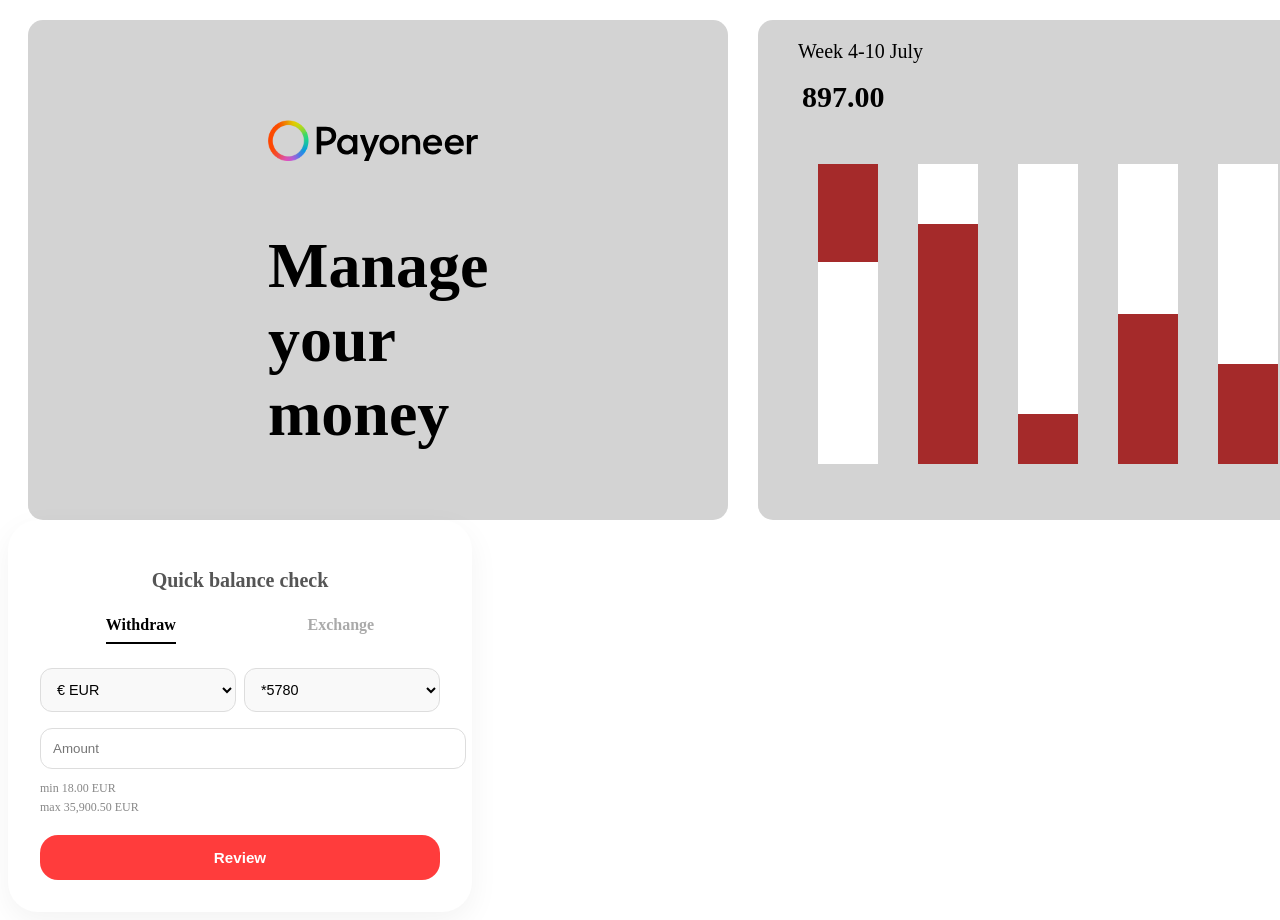
==== index.html @ bccfa4c4 "feat: add new section to homepage" ====
<!DOCTYPE html>
<html lang="en">
<head>
    <meta charset="UTF-8">
    <meta name="viewport" content="width=device-width, initial-scale=1.0">
    <title>Document</title>
    <link rel="stylesheet" href="style.css">
</head>
<body>
     <div class="first-sec">
     <div class="logo">
        <img src="payoneer-dark-logo.svg" alt="Payoneer Logo">
        <p> Manage your money </p>
     </div>
    </div>

   <div class="second-sec">
    <h4>Week 4-10 July</h4>
    <p>897.00</p>
   <div class="graph">
      <div class="g1">
         <div class="bar1">
            <!-- <p>Mon</p> -->
         </div>
         </div>
       <div class="g2">
         <div class="bar2">
            <!-- <p class="days">Tue</p> -->
       </div>
       </div>
        <div class="g3">
         <div class="bar3">
        </div>
        </div>
         <div class="g4">
            <div class="bar4">
         </div>
         </div>
         <div class="g5">
            <div class="bar5">
         </div>
         </div>
          <div class="g6">
            <div class="bar6">
         </div>
          </div>
         </div>
  </div>
</div>
   </div>
</div>
   
 <!-- <div class="grey-container">
        <div class="white-card">
            <h1 class="card-header">Quick balance check</h1>
            
            <div class="action-buttons">
                <button class="btn withdraw">Withdraw</button>
                <button class="btn exchange">Exchange</button>
            </div>
            
            <div class="balance-section">
                <span class="currency">EUR</span>
                <h2 class="balance">550.00</h2>
                <div class="limits">
                    <span class="min">min 18.00 EUR</span>
                    <span class="max">max 35,900.50 EUR</span>
                </div>
            </div>
            
            <div class="amount-section">
                <label class="amount-label">Amount</label>
                <input type="text" class="amount-input" value="15780">
            </div>
            
            <div class="review-section">
                <h3 class="review-title">Review</h3>
                
                <div class="transaction-category">Recycling</div>
                <div class="transaction-category">Travel 5 events</div>
                
                <div class="transaction-row">
                    <span class="transaction-amount">95.00</span>
                    <span class="transaction-amount">75.00</span>
                </div>
                <div class="transaction-row">
                    <span class="transaction-amount">85.00</span>
                    <span class="transaction-amount">90.00</span>
                </div>
                <div class="transaction-row">
                    <span class="transaction-amount">100.00</span>
                </div>
                
                <div class="user-info">
                    <span class="user-name">Amy Evans</span>
                    <span class="transaction-amount">935.00</span>
                </div>
                <div class="transaction-time">(2:26 PM)</div>
                
                <div class="transaction-row">
                    <span class="transaction-amount">950.00</span>
                    <span class="transaction-amount">785.00</span>
                </div>
                <div class="transaction-row">
                    <span class="transaction-amount">500.50</span>
                </div>
                
                <div class="transaction-category">Shopping 24 events</div>
                <div class="transaction-category">Delivery 8 events</div>
            </div>
        </div>
    </div>
    -->
    <div class="container">
    <h2>Quick balance check</h2>
    
    <div class="tabs">
      <div class="tab active">Withdraw</div>
      <div class="tab">Exchange</div>
    </div>
    
    <div class="form-group">
      <select class="select-box">
        <option>€ EUR</option>
        <option>$ USD</option>
        <option>£ GBP</option>
      </select>
      
      <select class="select-box">
        <option>*5780</option>
        <option>*1234</option>
        <option>*9876</option>
      </select>
    </div>

    <input class="amount-box" type="number" placeholder="Amount" />

    <div class="limits">
      <span>min 18.00 EUR</span>
      <span>max 35,900.50 EUR</span>
    </div>

    <button class="btn">Review</button>
  </div>


</body>
</html>
---- style.css ----
.first-sec {
    height: 500px;
    width: 700px;
    background-color:lightgray;
    border-radius: 15px;
    margin-top: 20px;
    margin-left: 20px;

}

.logo {
    height: 400px;
    width:450px;
    

}

.logo img {
     margin-top: 100px;
     margin-left: 240px;
     

}

.logo p {
    height: 200px;
    font-size:4rem;
    margin-left: 240px;
    font-weight: bold;
    font-family:'Times New Roman';
    letter-spacing: 0;
}

.second-sec {
     height: 500px;
    width: 700px;
    background-color:lightgray;
    border-radius: 15px;
    margin-top: -700px;
    margin-left: 750px;

}
/* 
.second-sec {
    margin-left: 20px;
    margin-top: 20px;
    padding: 20px;
    font-weight: bolder;

} */
.second-sec h4 {
    margin-left: 20px;
    margin-top: 200px;
    padding: 20px;
    font-weight:300;
    font-size:20px;

}

.second-sec p {
    margin-left: 24px;
    margin-top: -50px;
    padding: 20px;
    font-weight:bolder;
    font-size: 30px;
}

 .graph {
  height: 300px;
  width: 400px;

}

.g1{
    height:300px;
    width:60px;
    background-color:white;
    z-index: 200;
    margin-left: 60px;
  
}

.g2 {
     height:300px;
    width:60px;
    background-color: brown;
    z-index: 200;
    margin-left: 160px;
    margin-top: -300px;


}

.g3 {
     height:300px;
    width:60px;
    background-color: brown;
    z-index: 200;
    margin-left: 260px;
    margin-top:-300px;
      


}

.g4 {
     height:300px;
    width:60px;
    background-color: brown;
    z-index: 200;
    margin-left: 360px;
    margin-top: -300px;
      


}

.g5 {
     height:300px;
    width:60px;
    background-color: brown;
    z-index: 200;
    margin-left: 460px;
    margin-top: -300px;
      


}

.g6 {


    height:300px;
    width:60px;
    background-color:brown;
    z-index: 200;
    margin-left: 560px;
    margin-top: -300px;
      


} 

.bar1 {
     height:98px;
    width:60px;
    background-color:brown;
    margin-right: 800px;
    

    
    

}


.bar2 {

    height:60px;
    width:60px;
    background-color:white;
    margin-right: 800px;
     

    



}


.bar3 {
    height:250px;
    width:60px;
    background-color:white;
    margin-right: 800px;
      


}

.bar4 {
    height:150px;
    width:60px;
    background-color:white;
    margin-right: 800px;
    



}


.bar5 {
     height:200px;
    width:60px;
    background-color:white;
    margin-right: 800px;
    


}


.bar6 {
     height:90px;
    width:60px;
    background-color:white;
    margin-right: 800px;
      



}



/* 

.graph {
  display: flex;
  align-items: flex-end;  
  gap: 30px;
  height: 400px;
  width: 500px;
  margin-bottom: -200px;
}


.graph > div {
  display: flex;
  flex-direction: column; 
  width: 50px;
  border-radius: 4px;
  overflow: hidden;
  margin-top:-200px;
}


.top {
  background-color: #f4f4f4;
}


.bottom {
  background-color: #A66E4A;
}


.g1 .top { height: 30px; }
.g1 .bottom { height: 110px; }

.g2 .top { height: 20px; }
.g2 .bottom { height: 160px; }

.g3 .top { height: 40px; }
.g3 .bottom { height: 80px; }

.g4 .top { height: 25px; }
.g4 .bottom { height: 145px; }

.g5 .top { height: 35px; }
.g5 .bottom { height: 115px; }

.g6 .top { height: 50px; }
.g6 .bottom { height: 50px; } */

/* .second-sec days {
    margin-top: 200px;
    margin-left: 200px;
} */

.third-sec {
     height: 500px;
    width: 700px;
    background-color:lightgray;
    border-radius: 15px;
    margin-top: 20px;
    margin-left: 20px;
}

.third-sec p {
    height:200px;
    width: 300px;
    text-align: center;
     /* padding: 10px;  */
    font-size:30px;
    font-weight: bolder;
    margin-left: 90px;
    color:grey;
    display: flex;
    align-items: center;
    justify-content: center;
    
    

}
 
.check {
    
    margin-bottom: 100px;

 }


.grey-container {
    height: 500px;
    width: 700px;
    background-color:lightgray;
    border-radius: 15px;
    margin-top: 800px;
    margin-left: 550px;
    


}


.white-card {
    background-color: white;
    border-radius: 12px;
    box-shadow: 0 4px 12px rgba(0, 0, 0, 0.1);
    width: 100%;
    max-width: 380px;
    padding: 1.5rem;
}


.card-header {
    font-size: 1.25rem;
    font-weight: 700;
    margin-bottom: 1.25rem;
    color: #333;
}

/* Action Buttons */
.action-buttons {
    display: flex;
    gap: 0.75rem;
    margin-bottom: 1.5rem;
}

.btn {
    flex: 1;
    padding: 0.75rem;
    border: 1px solid #e0e0e0;
    border-radius: 8px;
    background-color: #f8f8f8;
    font-size: 0.875rem;
    font-weight: 500;
    cursor: pointer;
    transition: all 0.2s ease;
}

.btn:hover {
    background-color: #f0f0f0;
}

/* Balance Section */
.balance-section {
    margin-bottom: 1.5rem;
}

.currency {
    font-size: 0.875rem;
    color: #666;
    display: block;
}

.balance {
    font-size: 1.75rem;
    font-weight: 700;
    margin: 0.25rem 0;
    color: #222;
}

.limits {
    display: flex;
    flex-direction: column;
    gap: 0.25rem;
}

.min, .max {
    font-size: 0.75rem;
    color: #999;
}

/* Amount Section */
.amount-section {
    margin-bottom: 1.5rem;
}

.amount-label {
    font-size: 0.875rem;
    color: #666;
    display: block;
    margin-bottom: 0.5rem;
}

.amount-input {
    width: 100%;
    padding: 0.875rem;
    border: 1px solid #ddd;
    border-radius: 8px;
    font-size: 1rem;
    box-sizing: border-box;
}

/* Review Section */
.review-section {
    margin-top: 1.5rem;
}

.review-title {
    font-size: 1rem;
    font-weight: 600;
    margin-bottom: 1rem;
    color: #333;
}

.transaction-category {
    font-size: 0.875rem;
    color: #666;
    margin: 0.5rem 0;
}

.transaction-row {
    display: flex;
    justify-content: space-between;
    margin: 0.5rem 0;
}

.transaction-amount {
    font-weight: 500;
    color: #333;
}

.user-info {
    display: flex;
    justify-content: space-between;
    margin: 1rem 0 0.5rem;
}

.user-name {
    font-weight: 600;
    color: #333;
}

.transaction-time {
    font-size: 0.75rem;
    color: #999;
    text-align: right;
    margin-bottom: 0.5rem;
}

.container {
  background: #fff;
  padding: 2rem;
  border-radius: 30px;
  box-shadow: 0 10px 30px rgba(0, 0, 0, 0.05);
  width: 400px;
}

h2 {
  text-align: center;
  margin-bottom: 1.5rem;
  color: #555;
  font-size: 1.25rem;
}

.tabs {
  display: flex;
  justify-content: space-around;
  margin-bottom: 1.5rem;
}

.tab {
  font-weight: 600;
  color: #aaa;
  cursor: pointer;
  padding-bottom: 0.5rem;
}

.tab.active {
  color: #000;
  border-bottom: 2px solid #000;
}

.form-group {
  display: flex;
  gap: 0.5rem;
  margin-bottom: 1rem;
}

.select-box,
.input-box {
  flex: 1;
  padding: 0.75rem;
  border: 1px solid #ddd;
  border-radius: 12px;
  font-size: 0.9rem;
  background: #f9f9f9;
}

.amount-box {
  width: 100%;
  padding: 0.75rem;
  border-radius: 12px;
  border: 1px solid #ddd;
  margin-bottom: 0.75rem;
}

.limits {
  display: flex;
  justify-content: space-between;
  font-size: 0.75rem;
  color: #888;
  margin-bottom: 1.25rem;
}

.btn {
  width: 100%;
  padding: 0.9rem;
  background: #ff3c3c;
  color: white;
  font-weight: bold;
  border: none;
  border-radius: 18px;
  cursor: pointer;
  font-size: 0.95rem;
}
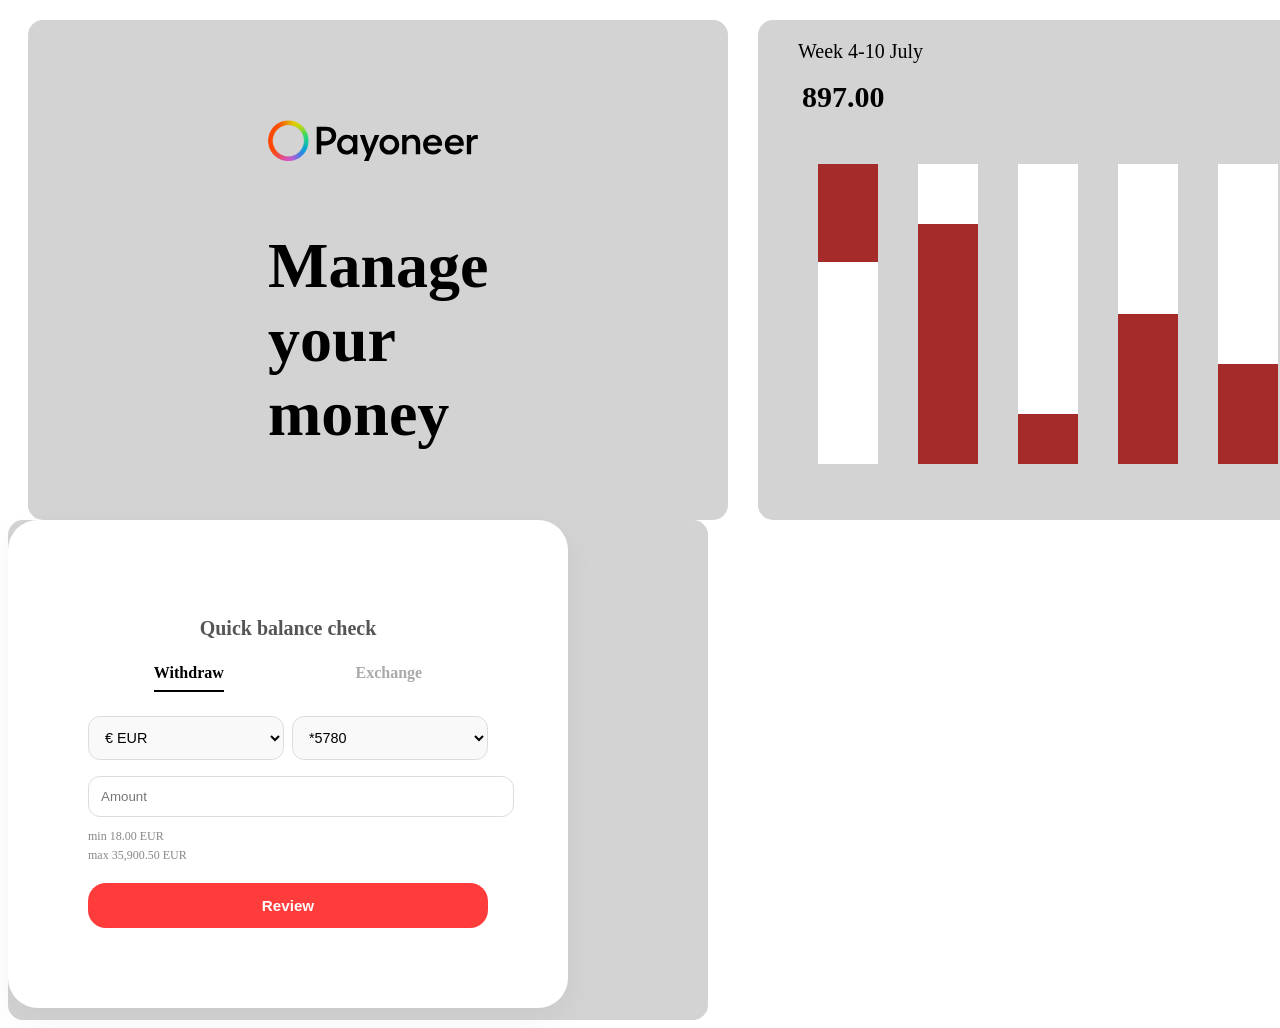
==== commit 5ae2ebe1: "update section 3" ====
--- a/index.html
+++ b/index.html
@@ -111,6 +111,7 @@
         </div>
     </div>
     -->
+    <div class="third-sec">
     <div class="container">
     <h2>Quick balance check</h2>
     
@@ -142,7 +143,7 @@
 
     <button class="btn">Review</button>
   </div>
-
+ </div>
 
 </body>
 </html>
--- a/style.css
+++ b/style.css
@@ -270,20 +270,13 @@
     margin-left: 200px;
 } */
 
-.third-sec {
-     height: 500px;
-    width: 700px;
-    background-color:lightgray;
-    border-radius: 15px;
-    margin-top: 20px;
-    margin-left: 20px;
-}
-
-.third-sec p {
+
+
+
+/* .third-sec p {
     height:200px;
     width: 300px;
     text-align: center;
-     /* padding: 10px;  */
     font-size:30px;
     font-weight: bolder;
     margin-left: 90px;
@@ -300,8 +293,8 @@
     
     margin-bottom: 100px;
 
- }
-
+ } 
+ 
 
 .grey-container {
     height: 500px;
@@ -313,8 +306,16 @@
     
 
 
-}
-
+} */
+
+
+.third-sec {
+      height: 500px;
+    width: 700px;
+    background-color:lightgray;
+    border-radius: 15px;
+    
+}
 
 .white-card {
     background-color: white;
@@ -333,7 +334,7 @@
     color: #333;
 }
 
-/* Action Buttons */
+
 .action-buttons {
     display: flex;
     gap: 0.75rem;
@@ -356,7 +357,7 @@
     background-color: #f0f0f0;
 }
 
-/* Balance Section */
+
 .balance-section {
     margin-bottom: 1.5rem;
 }
@@ -406,7 +407,7 @@
     box-sizing: border-box;
 }
 
-/* Review Section */
+
 .review-section {
     margin-top: 1.5rem;
 }
@@ -455,10 +456,11 @@
 
 .container {
   background: #fff;
-  padding: 2rem;
+  padding: 5rem;
   border-radius: 30px;
   box-shadow: 0 10px 30px rgba(0, 0, 0, 0.05);
   width: 400px;
+  
 }
 
 h2 {
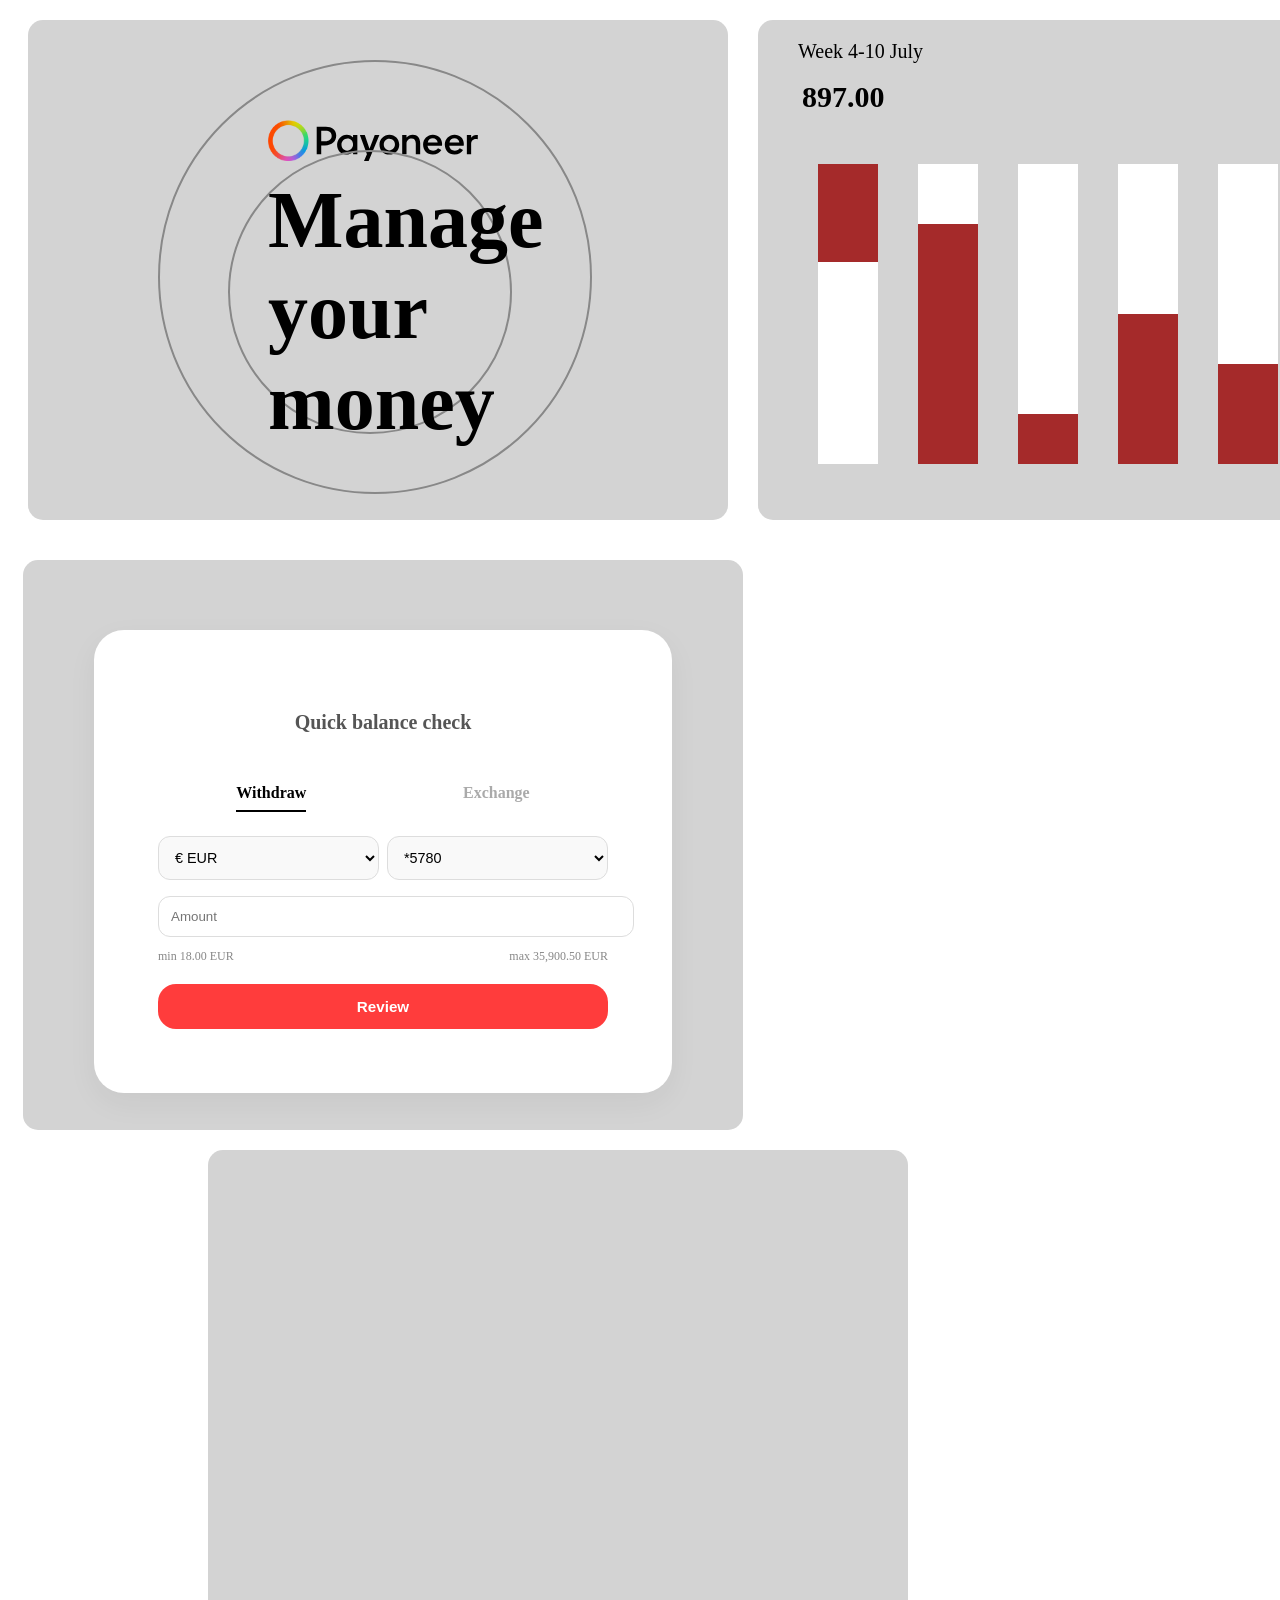
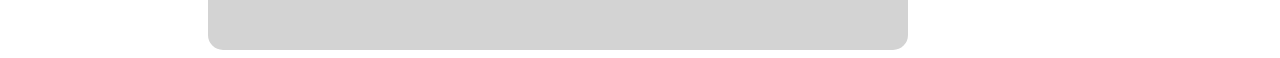
==== commit a0c92748: "add new section" ====
--- a/index.html
+++ b/index.html
@@ -145,5 +145,8 @@
   </div>
  </div>
 
+ <div class="fourth-sec">
+  
+ </div>
 </body>
 </html>
--- a/style.css
+++ b/style.css
@@ -1,36 +1,63 @@
 .first-sec {
     height: 500px;
     width: 700px;
-    background-color:lightgray;
+    background-color: lightgray;
     border-radius: 15px;
     margin-top: 20px;
     margin-left: 20px;
-
+    position: relative;
+    overflow: hidden; 
 }
 
 .logo {
     height: 400px;
-    width:450px;
-    
-
+    width: 450px;
 }
 
 .logo img {
-     margin-top: 100px;
-     margin-left: 240px;
-     
-
+    margin-top: 100px;
+    margin-left: 240px;
 }
 
 .logo p {
     height: 200px;
-    font-size:4rem;
+    font-size: 5rem;
     margin-left: 240px;
     font-weight: bold;
-    font-family:'Times New Roman';
+    font-family: 'Times New Roman';
     letter-spacing: 0;
-}
-
+    position: relative; 
+    z-index: 1;
+    margin-top: 10px;
+}
+
+
+
+.logo::before {
+     content: ""; 
+    position: absolute;
+    width: 430px;
+    height: 430px;
+    border: 2px solid #888; 
+    border-radius: 50%;
+    top: 40px;
+    left: 130px;
+    background: transparent; 
+    z-index: 0;
+}
+
+.logo::after {
+    content: ""; 
+    position: absolute;
+    width: 280px;
+    height: 280px;
+    border: 2px solid #888; 
+    border-radius: 50%;
+    top: 130px;
+    left: 200px;
+    background: transparent; 
+    z-index: 0;
+}
 .second-sec {
      height: 500px;
     width: 700px;
@@ -310,126 +337,19 @@
 
 
 .third-sec {
-      height: 500px;
-    width: 700px;
+    background:lightgray;
+    height: 530px;
+    width: 680px;
     background-color:lightgray;
     border-radius: 15px;
-    
-}
-
-.white-card {
-    background-color: white;
-    border-radius: 12px;
-    box-shadow: 0 4px 12px rgba(0, 0, 0, 0.1);
-    width: 100%;
-    max-width: 380px;
-    padding: 1.5rem;
-}
-
-
-.card-header {
-    font-size: 1.25rem;
-    font-weight: 700;
-    margin-bottom: 1.25rem;
-    color: #333;
-}
-
-
-.action-buttons {
-    display: flex;
-    gap: 0.75rem;
-    margin-bottom: 1.5rem;
-}
-
-.btn {
-    flex: 1;
-    padding: 0.75rem;
-    border: 1px solid #e0e0e0;
-    border-radius: 8px;
-    background-color: #f8f8f8;
-    font-size: 0.875rem;
-    font-weight: 500;
-    cursor: pointer;
-    transition: all 0.2s ease;
-}
-
-.btn:hover {
-    background-color: #f0f0f0;
-}
-
-
-.balance-section {
-    margin-bottom: 1.5rem;
-}
-
-.currency {
-    font-size: 0.875rem;
-    color: #666;
-    display: block;
-}
-
-.balance {
-    font-size: 1.75rem;
-    font-weight: 700;
-    margin: 0.25rem 0;
-    color: #222;
-}
-
-.limits {
-    display: flex;
-    flex-direction: column;
-    gap: 0.25rem;
-}
-
-.min, .max {
-    font-size: 0.75rem;
-    color: #999;
-}
-
-/* Amount Section */
-.amount-section {
-    margin-bottom: 1.5rem;
-}
-
-.amount-label {
-    font-size: 0.875rem;
-    color: #666;
-    display: block;
-    margin-bottom: 0.5rem;
-}
-
-.amount-input {
-    width: 100%;
-    padding: 0.875rem;
-    border: 1px solid #ddd;
-    border-radius: 8px;
-    font-size: 1rem;
-    box-sizing: border-box;
-}
-
-
-.review-section {
-    margin-top: 1.5rem;
-}
-
-.review-title {
-    font-size: 1rem;
-    font-weight: 600;
-    margin-bottom: 1rem;
-    color: #333;
-}
-
-.transaction-category {
-    font-size: 0.875rem;
-    color: #666;
-    margin: 0.5rem 0;
-}
-
-.transaction-row {
-    display: flex;
-    justify-content: space-between;
-    margin: 0.5rem 0;
-}
+    padding: 20px;
+    margin-top: 40px;
+    margin-left: 15px;
+    padding-top:20px;
+    
+}
+
+
 
 .transaction-amount {
     font-weight: 500;
@@ -455,11 +375,16 @@
 }
 
 .container {
+    margin: 0 auto;
   background: #fff;
-  padding: 5rem;
+  padding: 4rem;
   border-radius: 30px;
   box-shadow: 0 10px 30px rgba(0, 0, 0, 0.05);
-  width: 400px;
+  width: 450px;
+  margin-top: 20px;
+  align-items: center;
+  justify-content: center;
+  margin-top:50px;
   
 }
 
@@ -468,12 +393,14 @@
   margin-bottom: 1.5rem;
   color: #555;
   font-size: 1.25rem;
+  
 }
 
 .tabs {
   display: flex;
   justify-content: space-around;
   margin-bottom: 1.5rem;
+  margin-top: 50px;
 }
 
 .tab {
@@ -483,10 +410,22 @@
   padding-bottom: 0.5rem;
 }
 
+.tab:active {
+    color: #000;
+  border-bottom: 2px solid #000;
+
+}
+/* 
+.tab.active:active {
+  color: #000;
+  border-bottom: 2px solid #000;
+} */
+
 .tab.active {
   color: #000;
   border-bottom: 2px solid #000;
 }
+
 
 .form-group {
   display: flex;
@@ -531,3 +470,19 @@
   cursor: pointer;
   font-size: 0.95rem;
 }
+
+.btn:hover {
+    background-color: #000;
+    color: #ddd;
+}
+
+.fourth-sec {
+  height: 500px;
+    width: 700px;
+    background-color: lightgray;
+    border-radius: 15px;
+    margin-top: 20px;
+    margin-left: 200px;
+    position: relative;
+    overflow: hidden; 
+}
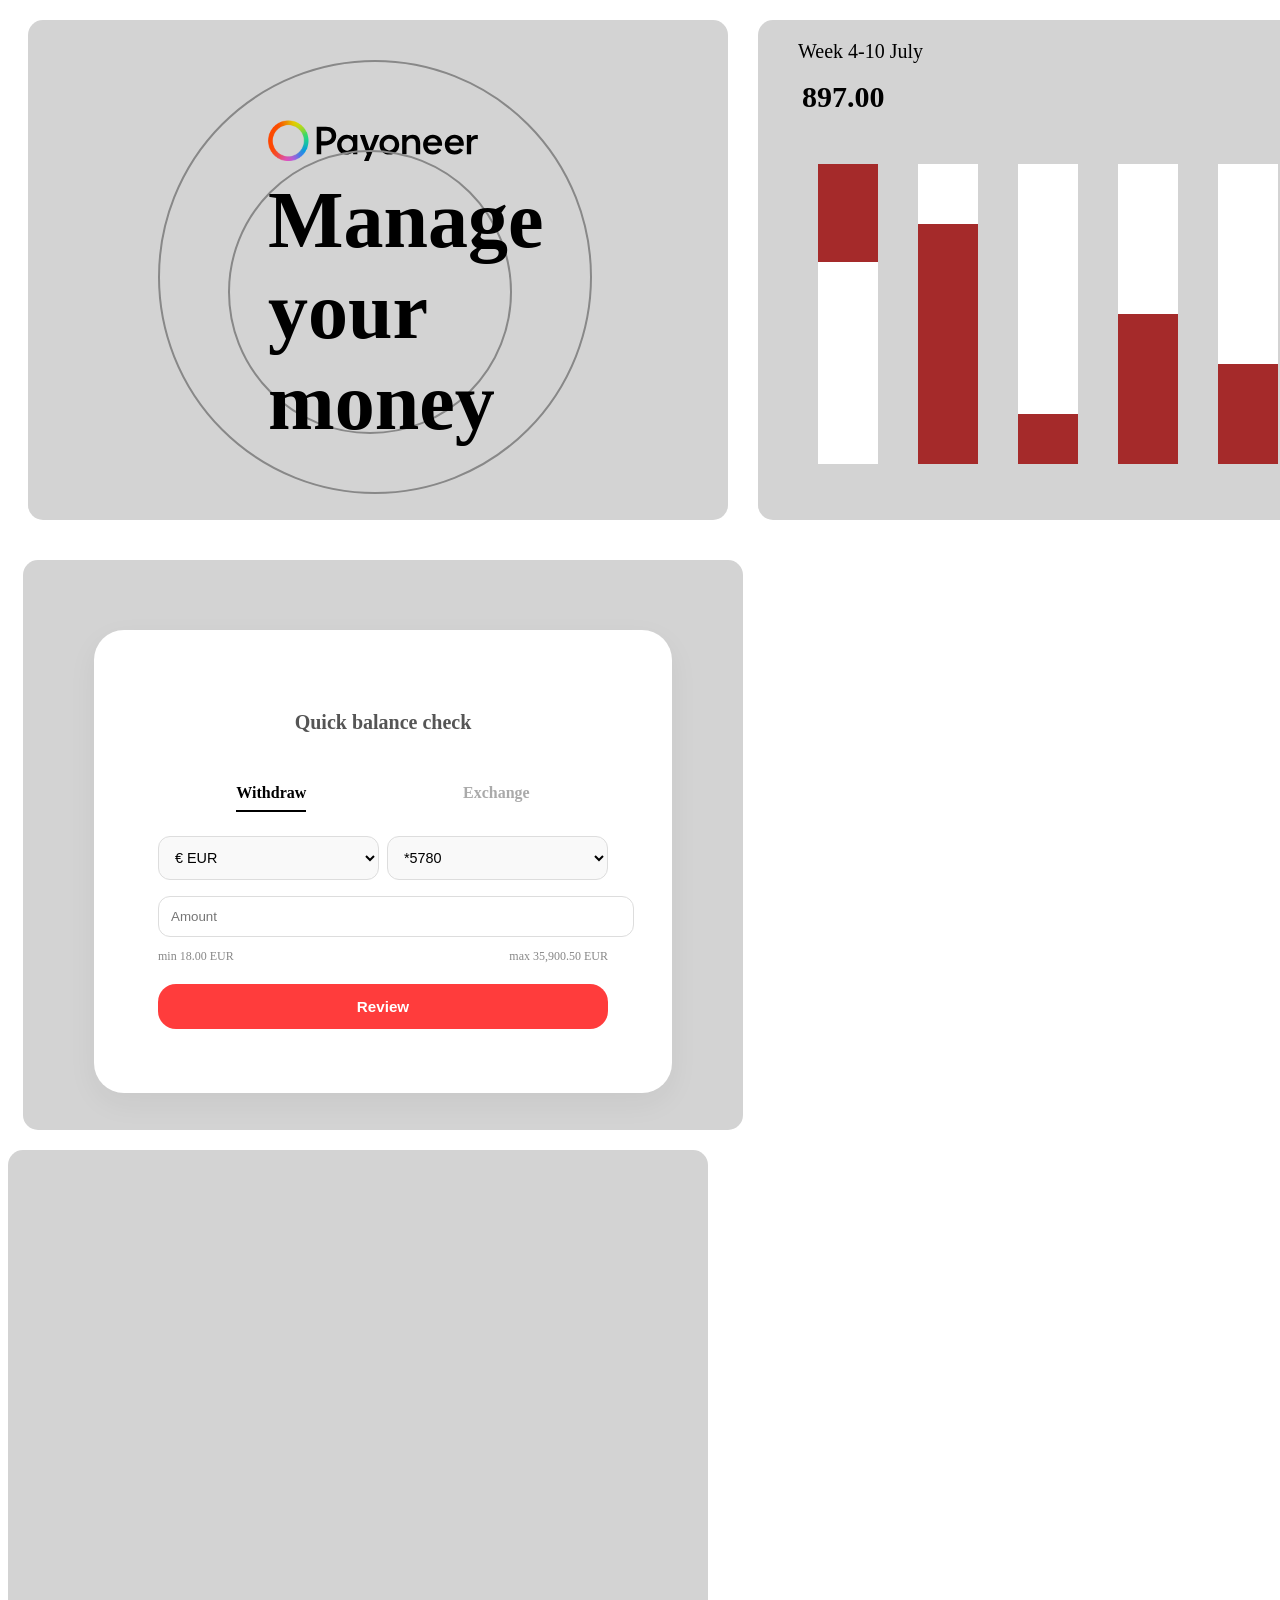
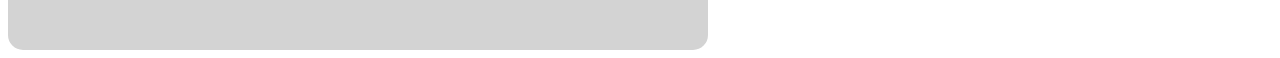
==== commit abb6ce68: "add new section" ====
--- a/index.html
+++ b/index.html
@@ -147,6 +147,7 @@
 
  <div class="fourth-sec">
   
+
  </div>
 </body>
 </html>
--- a/style.css
+++ b/style.css
@@ -482,7 +482,7 @@
     background-color: lightgray;
     border-radius: 15px;
     margin-top: 20px;
-    margin-left: 200px;
+    margin-left: 00px;
     position: relative;
     overflow: hidden; 
 }
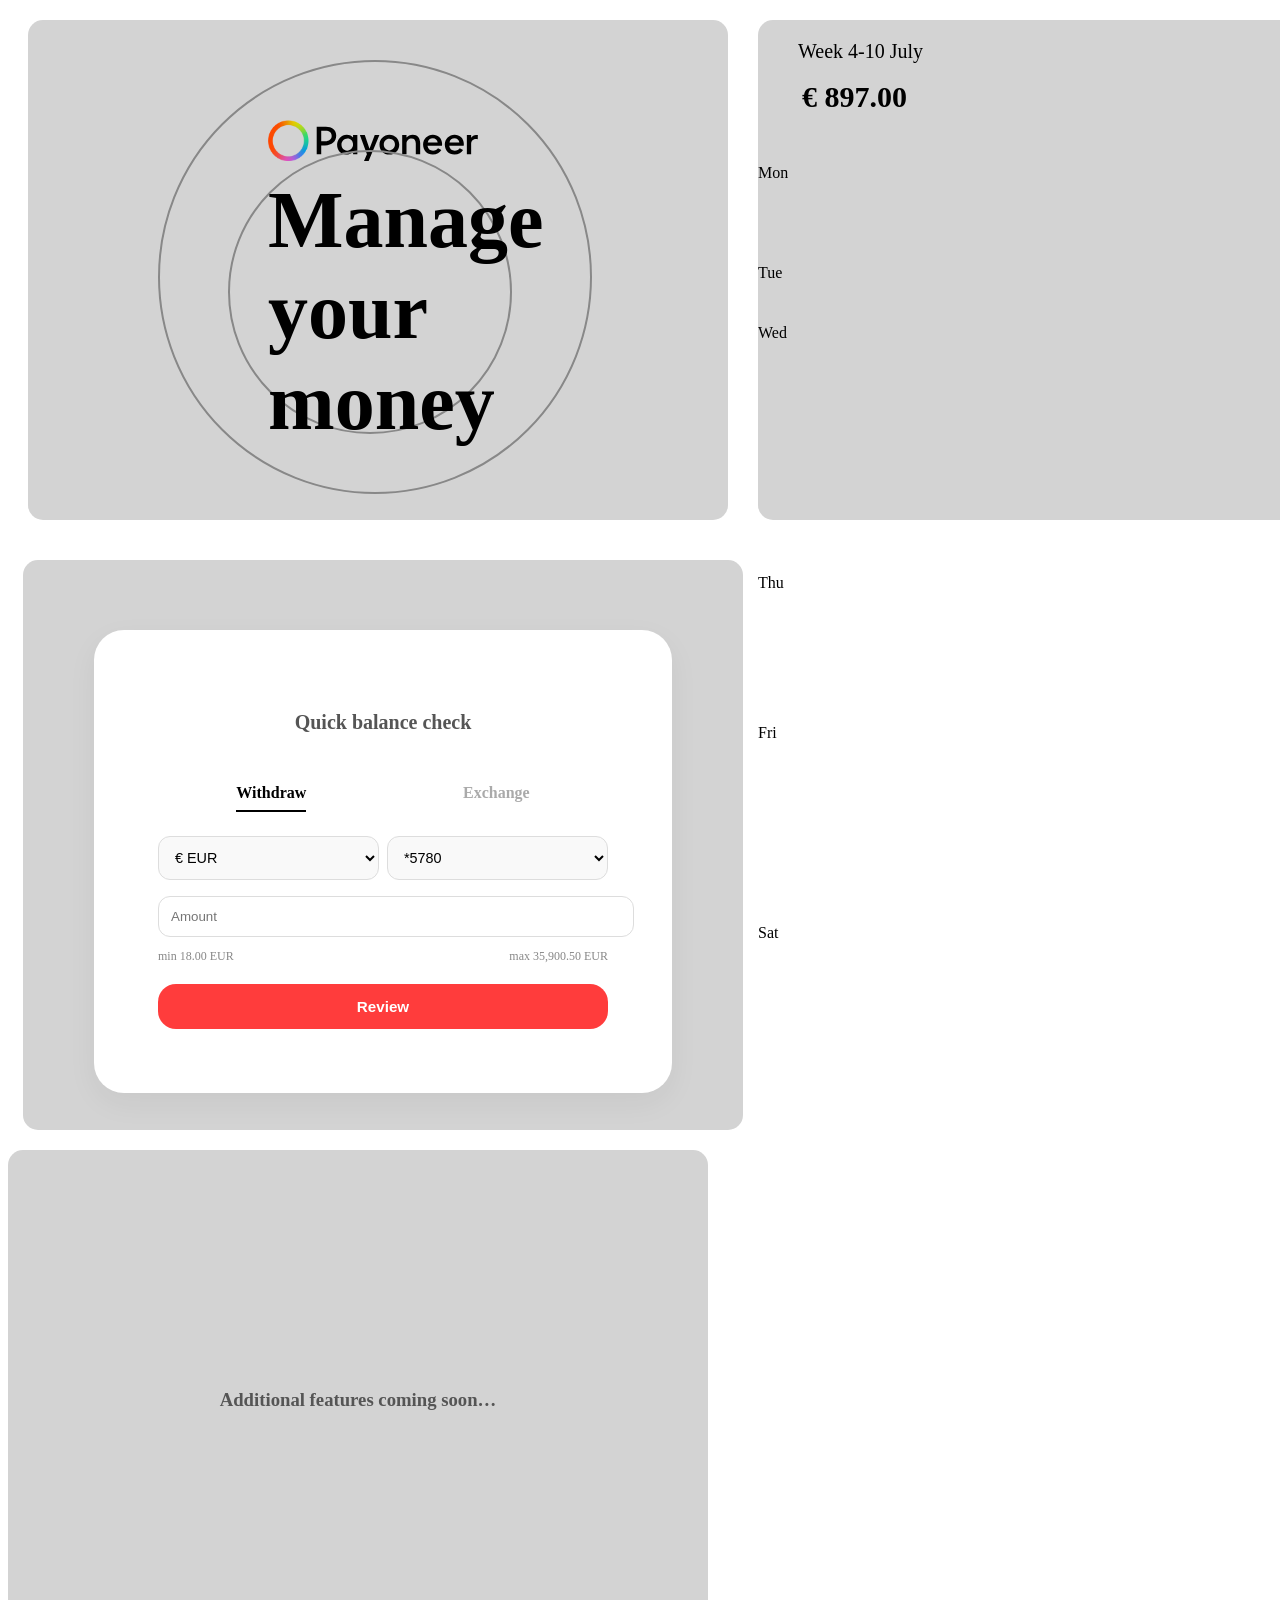
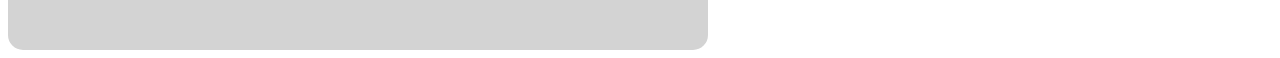
==== commit a1ae06ad: "update index.html" ====
--- a/index.html
+++ b/index.html
@@ -1,153 +1,76 @@
 <!DOCTYPE html>
 <html lang="en">
 <head>
-    <meta charset="UTF-8">
-    <meta name="viewport" content="width=device-width, initial-scale=1.0">
-    <title>Document</title>
-    <link rel="stylesheet" href="style.css">
+  <meta charset="UTF-8">
+  <meta name="viewport" content="width=device-width, initial-scale=1.0">
+  <title>Payoneer Dashboard</title>
+  <link rel="stylesheet" href="style.css">
 </head>
 <body>
-     <div class="first-sec">
-     <div class="logo">
-        <img src="payoneer-dark-logo.svg" alt="Payoneer Logo">
-        <p> Manage your money </p>
-     </div>
+
+  
+  <div class="first-sec">
+    <div class="logo">
+      <img src="payoneer-dark-logo.svg" alt="Payoneer Logo">
+      <p>Manage your money</p>
     </div>
+  </div>
 
-   <div class="second-sec">
+  
+  <div class="second-sec">
     <h4>Week 4-10 July</h4>
-    <p>897.00</p>
-   <div class="graph">
-      <div class="g1">
-         <div class="bar1">
-            <!-- <p>Mon</p> -->
-         </div>
-         </div>
-       <div class="g2">
-         <div class="bar2">
-            <!-- <p class="days">Tue</p> -->
-       </div>
-       </div>
-        <div class="g3">
-         <div class="bar3">
-        </div>
-        </div>
-         <div class="g4">
-            <div class="bar4">
-         </div>
-         </div>
-         <div class="g5">
-            <div class="bar5">
-         </div>
-         </div>
-          <div class="g6">
-            <div class="bar6">
-         </div>
-          </div>
-         </div>
+    <p>€ 897.00</p>
+
+    <div class="graph">
+      <div class="bar" style="height: 100px;">Mon</div>
+      <div class="bar" style="height: 60px;">Tue</div>
+      <div class="bar" style="height: 250px;">Wed</div>
+      <div class="bar" style="height: 150px;">Thu</div>
+      <div class="bar" style="height: 200px;">Fri</div>
+      <div class="bar" style="height: 90px;">Sat</div>
+    </div>
   </div>
-</div>
-   </div>
-</div>
-   
- <!-- <div class="grey-container">
-        <div class="white-card">
-            <h1 class="card-header">Quick balance check</h1>
-            
-            <div class="action-buttons">
-                <button class="btn withdraw">Withdraw</button>
-                <button class="btn exchange">Exchange</button>
-            </div>
-            
-            <div class="balance-section">
-                <span class="currency">EUR</span>
-                <h2 class="balance">550.00</h2>
-                <div class="limits">
-                    <span class="min">min 18.00 EUR</span>
-                    <span class="max">max 35,900.50 EUR</span>
-                </div>
-            </div>
-            
-            <div class="amount-section">
-                <label class="amount-label">Amount</label>
-                <input type="text" class="amount-input" value="15780">
-            </div>
-            
-            <div class="review-section">
-                <h3 class="review-title">Review</h3>
-                
-                <div class="transaction-category">Recycling</div>
-                <div class="transaction-category">Travel 5 events</div>
-                
-                <div class="transaction-row">
-                    <span class="transaction-amount">95.00</span>
-                    <span class="transaction-amount">75.00</span>
-                </div>
-                <div class="transaction-row">
-                    <span class="transaction-amount">85.00</span>
-                    <span class="transaction-amount">90.00</span>
-                </div>
-                <div class="transaction-row">
-                    <span class="transaction-amount">100.00</span>
-                </div>
-                
-                <div class="user-info">
-                    <span class="user-name">Amy Evans</span>
-                    <span class="transaction-amount">935.00</span>
-                </div>
-                <div class="transaction-time">(2:26 PM)</div>
-                
-                <div class="transaction-row">
-                    <span class="transaction-amount">950.00</span>
-                    <span class="transaction-amount">785.00</span>
-                </div>
-                <div class="transaction-row">
-                    <span class="transaction-amount">500.50</span>
-                </div>
-                
-                <div class="transaction-category">Shopping 24 events</div>
-                <div class="transaction-category">Delivery 8 events</div>
-            </div>
-        </div>
+
+  
+  <div class="third-sec">
+    <div class="container">
+      <h2>Quick balance check</h2>
+
+      <div class="tabs">
+        <div class="tab active">Withdraw</div>
+        <div class="tab">Exchange</div>
+      </div>
+
+      <div class="form-group">
+        <select class="select-box">
+          <option>€ EUR</option>
+          <option>$ USD</option>
+          <option>£ GBP</option>
+        </select>
+        <select class="select-box">
+          <option>*5780</option>
+          <option>*1234</option>
+          <option>*9876</option>
+        </select>
+      </div>
+
+      <input class="amount-box" type="number" placeholder="Amount" />
+
+      <div class="limits">
+        <span>min 18.00 EUR</span>
+        <span>max 35,900.50 EUR</span>
+      </div>
+
+      <button class="btn">Review</button>
     </div>
-    -->
-    <div class="third-sec">
-    <div class="container">
-    <h2>Quick balance check</h2>
-    
-    <div class="tabs">
-      <div class="tab active">Withdraw</div>
-      <div class="tab">Exchange</div>
-    </div>
-    
-    <div class="form-group">
-      <select class="select-box">
-        <option>€ EUR</option>
-        <option>$ USD</option>
-        <option>£ GBP</option>
-      </select>
-      
-      <select class="select-box">
-        <option>*5780</option>
-        <option>*1234</option>
-        <option>*9876</option>
-      </select>
-    </div>
+  </div>
 
-    <input class="amount-box" type="number" placeholder="Amount" />
+  
+  <div class="fourth-sec">
+    <h3 style="text-align:center; padding-top:220px; color:#555;">
+      Additional features coming soon…
+    </h3>
+  </div>
 
-    <div class="limits">
-      <span>min 18.00 EUR</span>
-      <span>max 35,900.50 EUR</span>
-    </div>
-
-    <button class="btn">Review</button>
-  </div>
- </div>
-
- <div class="fourth-sec">
-  
-
- </div>
 </body>
-</html>+</html>
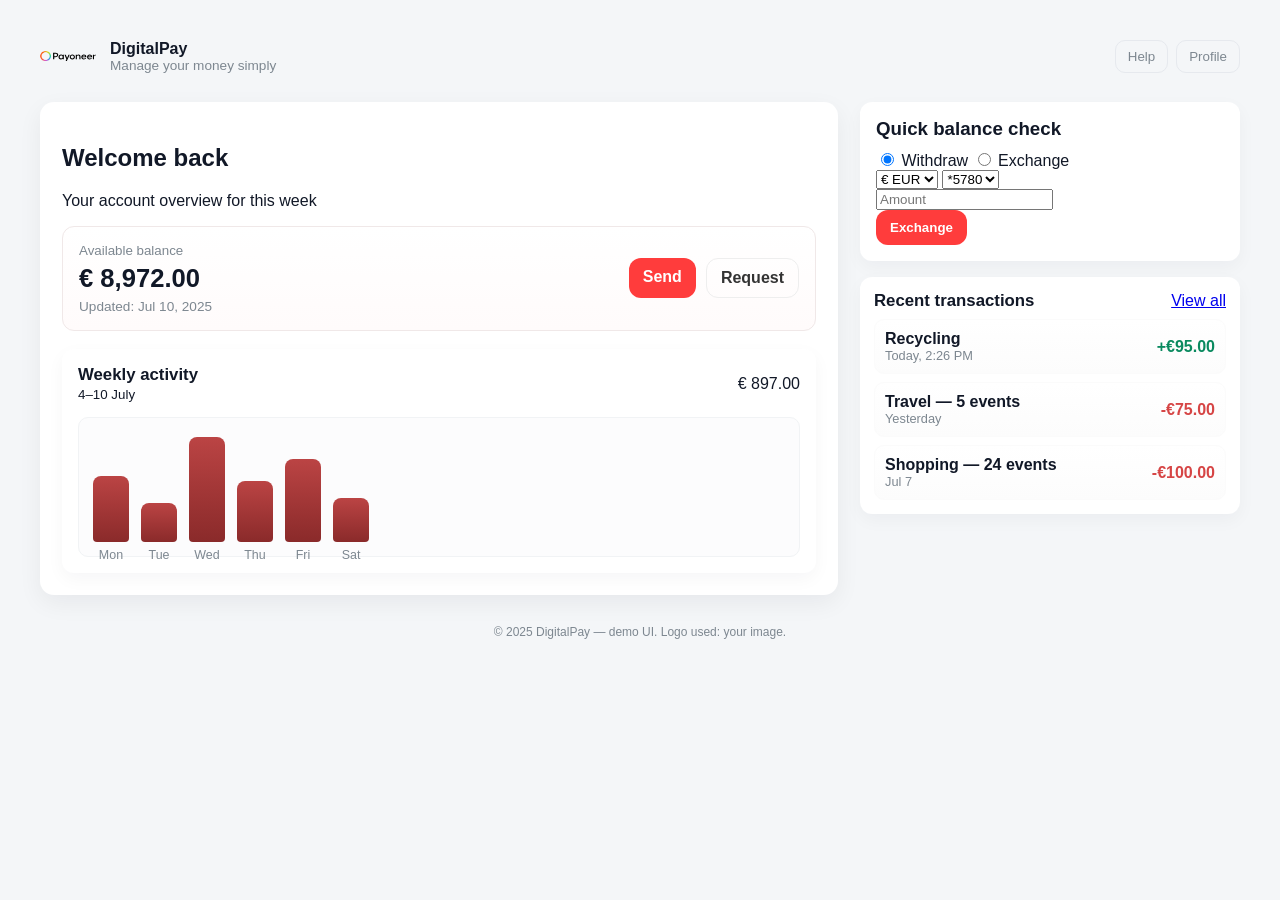
==== commit e2b61cac: "update section 3" ====
--- a/index.html
+++ b/index.html
@@ -1,76 +1,158 @@
 <!DOCTYPE html>
 <html lang="en">
 <head>
-  <meta charset="UTF-8">
-  <meta name="viewport" content="width=device-width, initial-scale=1.0">
-  <title>Payoneer Dashboard</title>
-  <link rel="stylesheet" href="style.css">
+  <meta charset="utf-8" />
+  <meta name="viewport" content="width=device-width,initial-scale=1" />
+  <title>DigitalPay — Dashboard</title>
+  <link rel="stylesheet" href="style.css" />
 </head>
 <body>
+  <header class="site-header">
+    <div class="brand">
+   
+      <img src="payoneer-dark-logo.svg" alt="Brand logo" class="brand-logo" />
+      <div class="brand-text">
+        <h1>DigitalPay</h1>
+        <p>Manage your money simply</p>
+      </div>
+    </div>
 
-  
-  <div class="first-sec">
-    <div class="logo">
-      <img src="payoneer-dark-logo.svg" alt="Payoneer Logo">
-      <p>Manage your money</p>
-    </div>
-  </div>
+    <nav class="top-actions">
+      <button class="icon-btn">Help</button>
+      <button class="icon-btn">Profile</button>
+    </nav>
+  </header>
 
-  
-  <div class="second-sec">
-    <h4>Week 4-10 July</h4>
-    <p>€ 897.00</p>
+  <main class="layout">
+   
+    <section class="panel hero-panel">
+      <div class="hero-inner">
+        <h2 class="hero-title">Welcome back</h2>
+        <p class="hero-sub">Your account overview for this week</p>
 
-    <div class="graph">
-      <div class="bar" style="height: 100px;">Mon</div>
-      <div class="bar" style="height: 60px;">Tue</div>
-      <div class="bar" style="height: 250px;">Wed</div>
-      <div class="bar" style="height: 150px;">Thu</div>
-      <div class="bar" style="height: 200px;">Fri</div>
-      <div class="bar" style="height: 90px;">Sat</div>
-    </div>
-  </div>
+        <div class="balance-card">
+          <div class="balance-left">
+            <small>Available balance</small>
+            <div class="balance-amount">€ <span>8,972.00</span></div>
+            <div class="balance-meta">Updated: Jul 10, 2025</div>
+          </div>
+          <div class="balance-actions">
+            <a class="btn primary">Send</a>
+            <a class="btn ghost">Request</a>
+          </div>
+        </div>
 
-  
-  <div class="third-sec">
-    <div class="container">
-      <h2>Quick balance check</h2>
+        <div class="chart-card">
+          <div class="chart-header">
+            <div>
+              <h3>Weekly activity</h3>
+              <small>4–10 July</small>
+            </div>
+            <div class="chart-total">€ 897.00</div>
+          </div>
 
-      <div class="tabs">
-        <div class="tab active">Withdraw</div>
-        <div class="tab">Exchange</div>
+    
+          <div class="bar-chart" aria-hidden="true">
+            <div class="bar" style="--h:60%"><span>Mon</span></div>
+            <div class="bar" style="--h:35%"><span>Tue</span></div>
+            <div class="bar" style="--h:95%"><span>Wed</span></div>
+            <div class="bar" style="--h:55%"><span>Thu</span></div>
+            <div class="bar" style="--h:75%"><span>Fri</span></div>
+            <div class="bar" style="--h:40%"><span>Sat</span></div>
+          </div>
+        </div>
+      </div>
+    </section>
+
+   
+    <aside class="panel side-panel">
+      <div class="quick-card">
+        <h3>Quick balance check</h3>
+
+        <div class="tabs">
+          <input type="radio" name="tab" id="tab-withdraw" checked />
+          <label for="tab-withdraw" class="tab-label">Withdraw</label>
+
+          <input type="radio" name="tab" id="tab-exchange" />
+          <label for="tab-exchange" class="tab-label">Exchange</label>
+
+          <div class="tab-panels">
+            <div class="tab-panel panel-withdraw">
+              <form class="quick-form" onsubmit="return false;">
+                <div class="row-selects">
+                  <select aria-label="currency">
+                    <option>€ EUR</option>
+                    <option>$ USD</option>
+                  </select>
+                  <select aria-label="account">
+                    <option>*5780</option>
+                    <option>*1234</option>
+                  </select>
+                </div>
+                <input type="number" placeholder="Amount" class="amount-input" />
+                <!-- <div class="limits"><span>min 18.00 EUR</span><span>max 35,900.50 EUR</span></div> -->
+
+              </form>
+            </div>
+
+            <div class="tab-panel panel-exchange">
+              <!-- <form class="quick-form" onsubmit="return false;">
+                <div class="row-selects">
+                  <select aria-label="from-currency">
+                    <option>From € EUR</option>
+                    <option>From $ USD</option>
+                  </select>
+                  <select aria-label="to-currency">
+                    <option>To $ USD</option>
+                    <option>To £ GBP</option>
+                  </select> -->
+                </div>
+                <!-- <input type="number" placeholder="Amount" class="amount-input" />
+                <div class="limits"><span>min 10.00</span><span>max 20,000.00</span></div> -->
+                <button class="btn primary">Exchange</button> 
+              </form>
+            </div>
+          </div>
+        </div>
       </div>
 
-      <div class="form-group">
-        <select class="select-box">
-          <option>€ EUR</option>
-          <option>$ USD</option>
-          <option>£ GBP</option>
-        </select>
-        <select class="select-box">
-          <option>*5780</option>
-          <option>*1234</option>
-          <option>*9876</option>
-        </select>
+      <div class="tx-card">
+        <div class="tx-header">
+          <h3>Recent transactions</h3>
+          <a class="view-all" href="#">View all</a>
+        </div>
+
+        <ul class="tx-list">
+          <li class="tx-item">
+            <div class="tx-left">
+              <div class="tx-title">Recycling</div>
+              <div class="tx-meta">Today, 2:26 PM</div>
+            </div>
+            <div class="tx-amount positive">+€95.00</div>
+          </li>
+
+          <li class="tx-item">
+            <div class="tx-left">
+              <div class="tx-title">Travel — 5 events</div>
+              <div class="tx-meta">Yesterday</div>
+            </div>
+            <div class="tx-amount negative">-€75.00</div>
+          </li>
+
+          <li class="tx-item">
+            <div class="tx-left">
+              <div class="tx-title">Shopping — 24 events</div>
+              <div class="tx-meta">Jul 7</div>
+            </div>
+            <div class="tx-amount negative">-€100.00</div>
+          </li>
+        </ul>
       </div>
+    </aside>
+  </main>
 
-      <input class="amount-box" type="number" placeholder="Amount" />
-
-      <div class="limits">
-        <span>min 18.00 EUR</span>
-        <span>max 35,900.50 EUR</span>
-      </div>
-
-      <button class="btn">Review</button>
-    </div>
-  </div>
-
-  
-  <div class="fourth-sec">
-    <h3 style="text-align:center; padding-top:220px; color:#555;">
-      Additional features coming soon…
-    </h3>
-  </div>
-
+  <footer class="site-footer">
+    <small>© 2025 DigitalPay — demo UI. Logo used: your image.</small>
+  </footer>
 </body>
 </html>
--- a/style.css
+++ b/style.css
@@ -1,488 +1,283 @@
-.first-sec {
-    height: 500px;
-    width: 700px;
-    background-color: lightgray;
-    border-radius: 15px;
-    margin-top: 20px;
-    margin-left: 20px;
-    position: relative;
-    overflow: hidden; 
-}
-
-.logo {
-    height: 400px;
-    width: 450px;
-}
-
-.logo img {
-    margin-top: 100px;
-    margin-left: 240px;
-}
-
-.logo p {
-    height: 200px;
-    font-size: 5rem;
-    margin-left: 240px;
-    font-weight: bold;
-    font-family: 'Times New Roman';
-    letter-spacing: 0;
-    position: relative; 
-    z-index: 1;
-    margin-top: 10px;
-}
-
-
-
-.logo::before {
-     content: ""; 
-    position: absolute;
-    width: 430px;
-    height: 430px;
-    border: 2px solid #888; 
-    border-radius: 50%;
-    top: 40px;
-    left: 130px;
-    background: transparent; 
-    z-index: 0;
-}
-
-.logo::after {
-    content: ""; 
-    position: absolute;
-    width: 280px;
-    height: 280px;
-    border: 2px solid #888; 
-    border-radius: 50%;
-    top: 130px;
-    left: 200px;
-    background: transparent; 
-    z-index: 0;
-}
-.second-sec {
-     height: 500px;
-    width: 700px;
-    background-color:lightgray;
-    border-radius: 15px;
-    margin-top: -700px;
-    margin-left: 750px;
-
-}
-/* 
-.second-sec {
-    margin-left: 20px;
-    margin-top: 20px;
-    padding: 20px;
-    font-weight: bolder;
-
-} */
-.second-sec h4 {
-    margin-left: 20px;
-    margin-top: 200px;
-    padding: 20px;
-    font-weight:300;
-    font-size:20px;
-
-}
-
-.second-sec p {
-    margin-left: 24px;
-    margin-top: -50px;
-    padding: 20px;
-    font-weight:bolder;
-    font-size: 30px;
-}
-
- .graph {
-  height: 300px;
-  width: 400px;
-
-}
-
-.g1{
-    height:300px;
-    width:60px;
-    background-color:white;
-    z-index: 200;
-    margin-left: 60px;
-  
-}
-
-.g2 {
-     height:300px;
-    width:60px;
-    background-color: brown;
-    z-index: 200;
-    margin-left: 160px;
-    margin-top: -300px;
-
-
-}
-
-.g3 {
-     height:300px;
-    width:60px;
-    background-color: brown;
-    z-index: 200;
-    margin-left: 260px;
-    margin-top:-300px;
-      
-
-
-}
-
-.g4 {
-     height:300px;
-    width:60px;
-    background-color: brown;
-    z-index: 200;
-    margin-left: 360px;
-    margin-top: -300px;
-      
-
-
-}
-
-.g5 {
-     height:300px;
-    width:60px;
-    background-color: brown;
-    z-index: 200;
-    margin-left: 460px;
-    margin-top: -300px;
-      
-
-
-}
-
-.g6 {
-
-
-    height:300px;
-    width:60px;
-    background-color:brown;
-    z-index: 200;
-    margin-left: 560px;
-    margin-top: -300px;
-      
-
-
-} 
-
-.bar1 {
-     height:98px;
-    width:60px;
-    background-color:brown;
-    margin-right: 800px;
-    
-
-    
-    
-
-}
-
-
-.bar2 {
-
-    height:60px;
-    width:60px;
-    background-color:white;
-    margin-right: 800px;
-     
-
-    
-
-
-
-}
-
-
-.bar3 {
-    height:250px;
-    width:60px;
-    background-color:white;
-    margin-right: 800px;
-      
-
-
-}
-
-.bar4 {
-    height:150px;
-    width:60px;
-    background-color:white;
-    margin-right: 800px;
-    
-
-
-
-}
-
-
-.bar5 {
-     height:200px;
-    width:60px;
-    background-color:white;
-    margin-right: 800px;
-    
-
-
-}
-
-
-.bar6 {
-     height:90px;
-    width:60px;
-    background-color:white;
-    margin-right: 800px;
-      
-
-
-
-}
-
-
-
-/* 
-
-.graph {
-  display: flex;
-  align-items: flex-end;  
-  gap: 30px;
-  height: 400px;
-  width: 500px;
-  margin-bottom: -200px;
-}
-
-
-.graph > div {
-  display: flex;
-  flex-direction: column; 
-  width: 50px;
-  border-radius: 4px;
-  overflow: hidden;
-  margin-top:-200px;
-}
-
-
-.top {
-  background-color: #f4f4f4;
-}
-
-
-.bottom {
-  background-color: #A66E4A;
-}
-
-
-.g1 .top { height: 30px; }
-.g1 .bottom { height: 110px; }
-
-.g2 .top { height: 20px; }
-.g2 .bottom { height: 160px; }
-
-.g3 .top { height: 40px; }
-.g3 .bottom { height: 80px; }
-
-.g4 .top { height: 25px; }
-.g4 .bottom { height: 145px; }
-
-.g5 .top { height: 35px; }
-.g5 .bottom { height: 115px; }
-
-.g6 .top { height: 50px; }
-.g6 .bottom { height: 50px; } */
-
-/* .second-sec days {
-    margin-top: 200px;
-    margin-left: 200px;
-} */
-
-
-
-
-/* .third-sec p {
-    height:200px;
-    width: 300px;
-    text-align: center;
-    font-size:30px;
-    font-weight: bolder;
-    margin-left: 90px;
-    color:grey;
-    display: flex;
-    align-items: center;
-    justify-content: center;
-    
-    
-
-}
- 
-.check {
-    
-    margin-bottom: 100px;
-
- } 
- 
-
-.grey-container {
-    height: 500px;
-    width: 700px;
-    background-color:lightgray;
-    border-radius: 15px;
-    margin-top: 800px;
-    margin-left: 550px;
-    
-
-
-} */
-
-
-.third-sec {
-    background:lightgray;
-    height: 530px;
-    width: 680px;
-    background-color:lightgray;
-    border-radius: 15px;
-    padding: 20px;
-    margin-top: 40px;
-    margin-left: 15px;
-    padding-top:20px;
-    
-}
-
-
-
-.transaction-amount {
-    font-weight: 500;
-    color: #333;
-}
-
-.user-info {
-    display: flex;
-    justify-content: space-between;
-    margin: 1rem 0 0.5rem;
-}
-
-.user-name {
-    font-weight: 600;
-    color: #333;
-}
-
-.transaction-time {
-    font-size: 0.75rem;
-    color: #999;
-    text-align: right;
-    margin-bottom: 0.5rem;
-}
-
-.container {
-    margin: 0 auto;
-  background: #fff;
-  padding: 4rem;
-  border-radius: 30px;
-  box-shadow: 0 10px 30px rgba(0, 0, 0, 0.05);
-  width: 450px;
-  margin-top: 20px;
-  align-items: center;
+
+:root {
+  --bg: #f4f6f8;
+  --card: #ffffff;
+  --muted: #7d8790;
+  --accent: #ff3c3c;
+  --success: #0a8a5f;
+  --danger: #d64545;
+  --radius: 14px;
+  --gap: 20px;
+  --max-width: 1200px;
+}
+
+* {
+  box-sizing: border-box;
+}
+body {
+  font-family: Arial, sans-serif;
+  background: var(--bg);
+  color: #111827;
+  margin: 0;
+  padding: 28px;
+  display: flex;
+  flex-direction: column;
+  align-items: center;
+}
+
+
+.site-header {
+  width: 100%;
+  max-width: var(--max-width);
+  display: flex;
+  justify-content: space-between;
+  align-items: center;
+  margin-bottom: 18px;
+}
+.brand {
+  display: flex;
+  gap: 14px;
+  align-items: center;
+}
+.brand-logo {
+  width: 56px;
+  height: 56px;
+  object-fit: contain;
+}
+.brand-text h1 {
+  font-size: 1rem;
+  margin: 0;
+}
+.brand-text p {
+  font-size: 0.85rem;
+  color: var(--muted);
+  margin: 0;
+}
+.top-actions {
+  display: flex;
+  gap: 8px;
+}
+.icon-btn {
+  background: transparent;
+  border: 1px solid #e6e9ee;
+  padding: 8px 12px;
+  border-radius: 10px;
+  color: var(--muted);
+  cursor: pointer;
+}
+
+
+.layout {
+  width: 100%;
+  max-width: var(--max-width);
+  display: grid;
+  grid-template-columns: 1fr 380px;
+  gap: 22px;
+  align-items: start;
+  margin-bottom: 20px;
+}
+
+
+.hero-inner {
+  background: var(--card);
+  border-radius: var(--radius);
+  padding: 22px;
+  box-shadow: 0 8px 24px rgba(15, 23, 42, 0.06);
+}
+
+.balance-card {
+  display: flex;
+  justify-content: space-between;
+  align-items: center;
+  gap: 16px;
+  margin-top: 12px;
+  padding: 16px;
+  border-radius: 12px;
+  background: linear-gradient(180deg, #fff 0%, #fffbfb 100%);
+  border: 1px solid #f0e8e8;
+}
+.balance-left small {
+  color: var(--muted);
+  display: block;
+}
+.balance-amount {
+  font-size: 1.6rem;
+  font-weight: 700;
+  margin-top: 6px;
+}
+.balance-meta {
+  color: var(--muted);
+  font-size: 0.85rem;
+  margin-top: 6px;
+}
+.balance-actions {
+  display: flex;
+  gap: 10px;
+}
+.btn {
+  display: inline-block;
+  padding: 10px 14px;
+  border-radius: 12px;
+  text-decoration: none;
+  text-align: center;
+  font-weight: 600;
+  cursor: pointer;
+  border: 0;
+}
+.btn.primary {
+  background: var(--accent);
+  color: #fff;
+}
+.btn.ghost {
+  background: transparent;
+  border: 1px solid #eee;
+  color: #333;
+}
+
+
+.chart-card {
+  margin-top: 18px;
+  background: var(--card);
+  padding: 16px;
+  border-radius: 12px;
+  box-shadow: 0 6px 18px rgba(15, 23, 42, 0.04);
+}
+.chart-header {
+  display: flex;
+  justify-content: space-between;
+  align-items: center;
+}
+.chart-header h3 {
+  margin: 0;
+  font-size: 1.05rem;
+}
+.bar-chart {
+  display: flex;
+  align-items: flex-end;
+  gap: 12px;
+  margin-top: 14px;
+  padding: 14px;
+  border-radius: 10px;
+  background: #fcfcfd;
+  border: 1px solid #f1f3f5;
+  height: 140px;
+}
+.bar {
+  --h: 70%;
+  width: 36px;
+  display: flex;
+  align-items: flex-end;
   justify-content: center;
-  margin-top:50px;
-  
-}
-
-h2 {
+  background: linear-gradient(180deg, #b44 0%, #8a2a2a 100%);
+  border-radius: 8px 8px 4px 4px;
+  height: calc(var(--h));
+  position: relative;
+  transition: transform 0.15s;
+}
+.bar span {
+  position: absolute;
+  bottom: -20px;
+  font-size: 0.78rem;
+  color: var(--muted);
+}
+.bar:hover {
+  transform: translateY(-4px);
+}
+
+.side-panel {
+  display: flex;
+   flex-direction: column;
+  gap: 16px; 
+}
+.quick-card {
+  background: var(--card);
+  border-radius: 12px;
+  padding: 16px;
+  box-shadow: 0 6px 18px rgba(15, 23, 42, 0.04);
+  gap: 12px;
+}
+.quick-card h3 {
+  margin: 0 0 10px;
+}
+.tabs {
+  display: block;
+}
+
+.amount-input {
+  gap: 20px;
+}
+
+
+.tx-card {
+  background: var(--card);
+  border-radius: 12px;
+  padding: 14px;
+  box-shadow: 0 6px 18px rgba(15, 23, 42, 0.04);
+}
+.tx-header {
+  display: flex;
+  justify-content: space-between;
+  align-items: center;
+  margin-bottom: 8px;
+}
+.tx-header h3 {
+  margin: 0;
+  font-size: 1.05rem;
+}
+.tx-list {
+  list-style: none;
+  padding: 0;
+  margin: 0;
+  display: flex;
+  flex-direction: column;
+  gap: 8px;
+}
+.tx-item {
+  display: flex;
+  justify-content: space-between;
+  align-items: center;
+  padding: 10px;
+  border-radius: 10px;
+  border: 1px solid #fbfbfb;
+  background: linear-gradient(180deg, #fff, #fcfcfc);
+}
+.tx-title {
+  font-weight: 700;
+}
+.tx-meta {
+  font-size: 0.8rem;
+  color: var(--muted);
+}
+.tx-amount {
+  font-weight: 700;
+}
+.tx-amount.positive {
+  color: var(--success);
+}
+.tx-amount.negative {
+  color: var(--danger);
+}
+
+
+.site-footer {
+  width: 100%;
+  max-width: var(--max-width);
   text-align: center;
-  margin-bottom: 1.5rem;
-  color: #555;
-  font-size: 1.25rem;
-  
-}
-
-.tabs {
-  display: flex;
-  justify-content: space-around;
-  margin-bottom: 1.5rem;
-  margin-top: 50px;
-}
-
-.tab {
-  font-weight: 600;
-  color: #aaa;
-  cursor: pointer;
-  padding-bottom: 0.5rem;
-}
-
-.tab:active {
-    color: #000;
-  border-bottom: 2px solid #000;
-
-}
-/* 
-.tab.active:active {
-  color: #000;
-  border-bottom: 2px solid #000;
-} */
-
-.tab.active {
-  color: #000;
-  border-bottom: 2px solid #000;
-}
-
-
-.form-group {
-  display: flex;
-  gap: 0.5rem;
-  margin-bottom: 1rem;
-}
-
-.select-box,
-.input-box {
-  flex: 1;
-  padding: 0.75rem;
-  border: 1px solid #ddd;
-  border-radius: 12px;
+  color: var(--muted);
   font-size: 0.9rem;
-  background: #f9f9f9;
-}
-
-.amount-box {
-  width: 100%;
-  padding: 0.75rem;
-  border-radius: 12px;
-  border: 1px solid #ddd;
-  margin-bottom: 0.75rem;
-}
-
-.limits {
-  display: flex;
-  justify-content: space-between;
-  font-size: 0.75rem;
-  color: #888;
-  margin-bottom: 1.25rem;
-}
-
-.btn {
-  width: 100%;
-  padding: 0.9rem;
-  background: #ff3c3c;
-  color: white;
-  font-weight: bold;
-  border: none;
-  border-radius: 18px;
-  cursor: pointer;
-  font-size: 0.95rem;
-}
-
-.btn:hover {
-    background-color: #000;
-    color: #ddd;
-}
-
-.fourth-sec {
-  height: 500px;
-    width: 700px;
-    background-color: lightgray;
-    border-radius: 15px;
-    margin-top: 20px;
-    margin-left: 00px;
-    position: relative;
-    overflow: hidden; 
-}+  padding: 8px 0;
+}
+
+
+@media (max-width: 980px) {
+  .layout {
+    grid-template-columns: 1fr;
+    padding: 0;
+  }
+  .side-panel {
+    order: 2;
+  }
+  .hero-panel {
+    order: 1;
+  }
+}
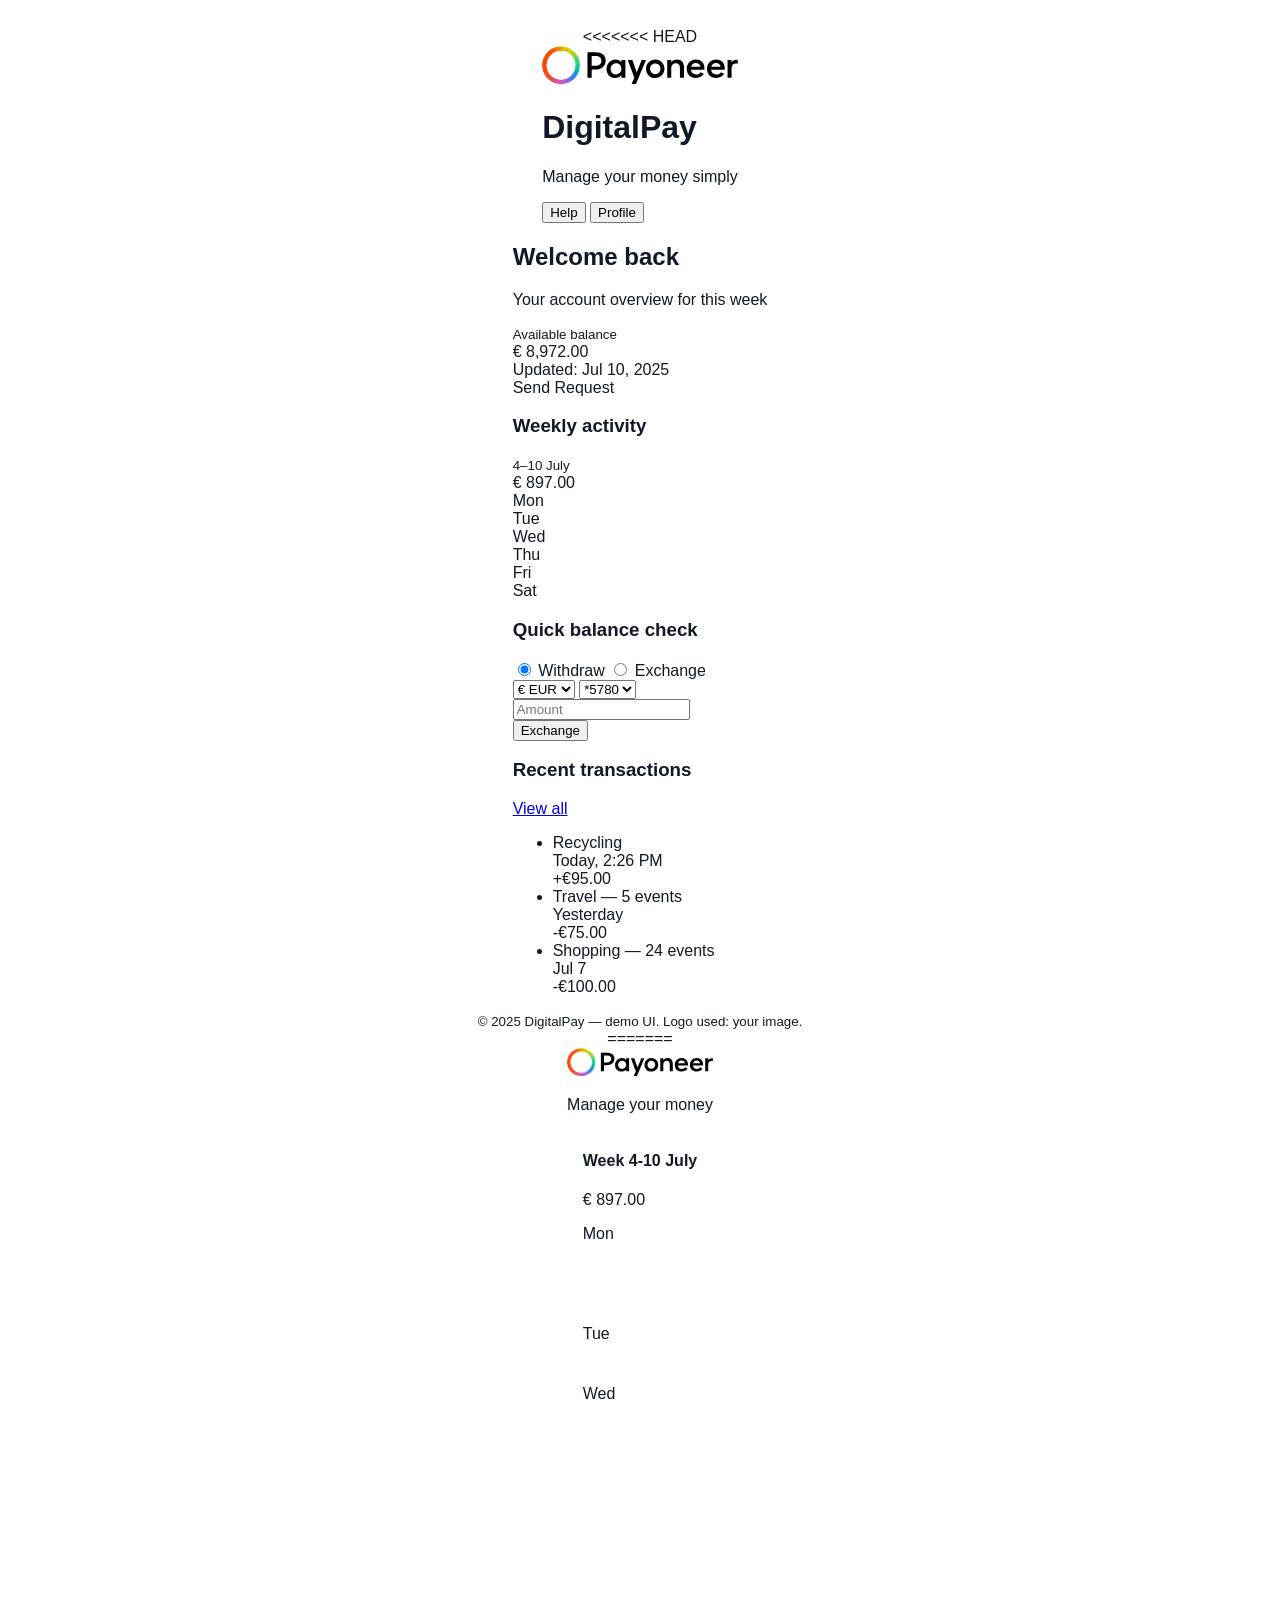
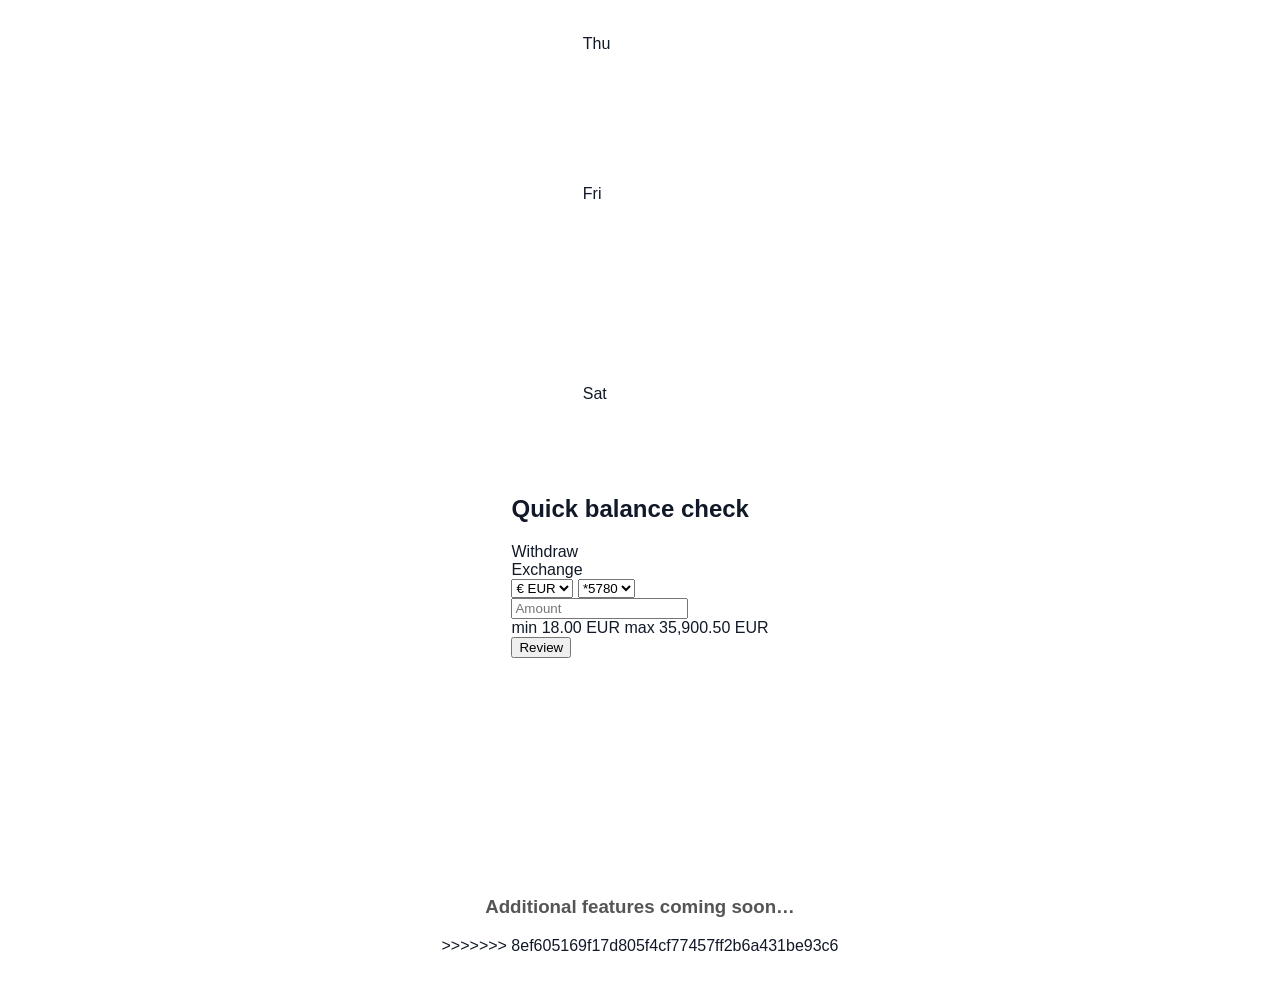
==== commit 7f1a0fa9: "Merge branch 'main' of https://github.com/dartfalak/digital-pay-clone" ====
--- a/index.html
+++ b/index.html
@@ -1,6 +1,7 @@
 <!DOCTYPE html>
 <html lang="en">
 <head>
+<<<<<<< HEAD
   <meta charset="utf-8" />
   <meta name="viewport" content="width=device-width,initial-scale=1" />
   <title>DigitalPay — Dashboard</title>
@@ -154,5 +155,78 @@
   <footer class="site-footer">
     <small>© 2025 DigitalPay — demo UI. Logo used: your image.</small>
   </footer>
+=======
+  <meta charset="UTF-8">
+  <meta name="viewport" content="width=device-width, initial-scale=1.0">
+  <title>Payoneer Dashboard</title>
+  <link rel="stylesheet" href="style.css">
+</head>
+<body>
+
+  
+  <div class="first-sec">
+    <div class="logo">
+      <img src="payoneer-dark-logo.svg" alt="Payoneer Logo">
+      <p>Manage your money</p>
+    </div>
+  </div>
+
+  
+  <div class="second-sec">
+    <h4>Week 4-10 July</h4>
+    <p>€ 897.00</p>
+
+    <div class="graph">
+      <div class="bar" style="height: 100px;">Mon</div>
+      <div class="bar" style="height: 60px;">Tue</div>
+      <div class="bar" style="height: 250px;">Wed</div>
+      <div class="bar" style="height: 150px;">Thu</div>
+      <div class="bar" style="height: 200px;">Fri</div>
+      <div class="bar" style="height: 90px;">Sat</div>
+    </div>
+  </div>
+
+  
+  <div class="third-sec">
+    <div class="container">
+      <h2>Quick balance check</h2>
+
+      <div class="tabs">
+        <div class="tab active">Withdraw</div>
+        <div class="tab">Exchange</div>
+      </div>
+
+      <div class="form-group">
+        <select class="select-box">
+          <option>€ EUR</option>
+          <option>$ USD</option>
+          <option>£ GBP</option>
+        </select>
+        <select class="select-box">
+          <option>*5780</option>
+          <option>*1234</option>
+          <option>*9876</option>
+        </select>
+      </div>
+
+      <input class="amount-box" type="number" placeholder="Amount" />
+
+      <div class="limits">
+        <span>min 18.00 EUR</span>
+        <span>max 35,900.50 EUR</span>
+      </div>
+
+      <button class="btn">Review</button>
+    </div>
+  </div>
+
+  
+  <div class="fourth-sec">
+    <h3 style="text-align:center; padding-top:220px; color:#555;">
+      Additional features coming soon…
+    </h3>
+  </div>
+
+>>>>>>> 8ef605169f17d805f4cf77457ff2b6a431be93c6
 </body>
 </html>
--- a/style.css
+++ b/style.css
@@ -1,3 +1,4 @@
+<<<<<<< HEAD
 
 :root {
   --bg: #f4f6f8;
@@ -27,6 +28,186 @@
 
 
 .site-header {
+=======
+* {
+  margin: 0;
+  padding: 0;
+  box-sizing: border-box;
+  font-family: 'Inter', sans-serif;
+}
+
+body {
+  background: #f7f7f7;
+  display: flex;
+  flex-wrap: wrap;
+  justify-content: center;
+  align-items: flex-start;
+  padding: 20px;
+  gap: 20px;
+}
+
+
+.first-sec {
+  height: 500px;
+  width: 700px;
+  background-color: lightgray;
+  border-radius: 15px;
+  position: relative;
+  overflow: hidden;
+  padding: 20px;
+}
+
+.logo {
+  position: relative;
+  height: 400px;
+  width: 450px;
+}
+
+.logo img {
+  margin-top: 100px;
+  margin-left: 240px;
+}
+
+.logo p {
+  font-size: 3rem;
+  margin-left: 240px;
+  font-weight: bold;
+  font-family: 'Times New Roman';
+  margin-top: 10px;
+  z-index: 1;
+  position: relative;
+}
+
+.logo::before {
+  content: "";
+  position: absolute;
+  width: 430px;
+  height: 430px;
+  border: 2px solid #888;
+  border-radius: 50%;
+  top: 40px;
+  left: 130px;
+  background: transparent;
+  z-index: 0;
+}
+
+.logo::after {
+  content: "";
+  position: absolute;
+  width: 280px;
+  height: 280px;
+  border: 2px solid #888;
+  border-radius: 50%;
+  top: 130px;
+  left: 200px;
+  background: transparent;
+  z-index: 0;
+}
+
+.second-sec {
+  height: 500px;
+  width: 700px;
+  background-color: lightgray;
+  border-radius: 15px;
+  padding: 30px;
+}
+
+.second-sec h4 {
+  font-weight: 300;
+  font-size: 20px;
+  margin-bottom: 5px;
+}
+
+.second-sec p {
+  font-weight: bolder;
+  font-size: 30px;
+  margin-bottom: 20px;
+}
+
+
+.graph {
+  display: flex;
+  align-items: flex-end;
+  gap: 25px;
+  height: 300px;
+  padding: 0 20px;
+}
+
+.bar {
+  width: 40px;
+  background-color: brown;
+  color: #fff;
+  font-size: 0.7rem;
+  text-align: center;
+  border-radius: 5px 5px 0 0;
+  display: flex;
+  flex-direction: column-reverse;
+  justify-content: flex-start;
+  padding-top: 5px;
+}
+
+
+.third-sec {
+  background: lightgray;
+  height: 530px;
+  width: 680px;
+  border-radius: 15px;
+  padding: 20px;
+}
+
+.container {
+  background: #fff;
+  padding: 2rem;
+  border-radius: 30px;
+  box-shadow: 0 10px 30px rgba(0, 0, 0, 0.05);
+  width: 100%;
+  max-width: 450px;
+  margin: 40px auto;
+}
+
+h2 {
+  text-align: center;
+  margin-bottom: 1.5rem;
+  color: #555;
+  font-size: 1.25rem;
+}
+
+.tabs {
+  display: flex;
+  justify-content: space-around;
+  margin-bottom: 1.5rem;
+}
+
+.tab {
+  font-weight: 600;
+  color: #aaa;
+  cursor: pointer;
+  padding-bottom: 0.5rem;
+}
+
+.tab.active {
+  color: #000;
+  border-bottom: 2px solid #000;
+}
+
+.form-group {
+  display: flex;
+  gap: 0.5rem;
+  margin-bottom: 1rem;
+}
+
+.select-box,
+.input-box {
+  flex: 1;
+  padding: 0.75rem;
+  border: 1px solid #ddd;
+  border-radius: 12px;
+  font-size: 0.9rem;
+  background: #f9f9f9;
+}
+
+.amount-box {
+>>>>>>> 8ef605169f17d805f4cf77457ff2b6a431be93c6
   width: 100%;
   max-width: var(--max-width);
   display: flex;
@@ -66,6 +247,7 @@
   cursor: pointer;
 }
 
+<<<<<<< HEAD
 
 .layout {
   width: 100%;
@@ -280,4 +462,19 @@
   .hero-panel {
     order: 1;
   }
-}
+=======
+.btn:hover {
+  background-color: #000;
+  color: #ddd;
+}
+
+
+.fourth-sec {
+  height: 500px;
+  width: 700px;
+  background-color: lightgray;
+  border-radius: 15px;
+  position: relative;
+  overflow: hidden;
+>>>>>>> 8ef605169f17d805f4cf77457ff2b6a431be93c6
+}
--- a/style.css
+++ b/style.css
@@ -1,3 +1,4 @@
+<<<<<<< HEAD
 
 :root {
   --bg: #f4f6f8;
@@ -27,6 +28,186 @@
 
 
 .site-header {
+=======
+* {
+  margin: 0;
+  padding: 0;
+  box-sizing: border-box;
+  font-family: 'Inter', sans-serif;
+}
+
+body {
+  background: #f7f7f7;
+  display: flex;
+  flex-wrap: wrap;
+  justify-content: center;
+  align-items: flex-start;
+  padding: 20px;
+  gap: 20px;
+}
+
+
+.first-sec {
+  height: 500px;
+  width: 700px;
+  background-color: lightgray;
+  border-radius: 15px;
+  position: relative;
+  overflow: hidden;
+  padding: 20px;
+}
+
+.logo {
+  position: relative;
+  height: 400px;
+  width: 450px;
+}
+
+.logo img {
+  margin-top: 100px;
+  margin-left: 240px;
+}
+
+.logo p {
+  font-size: 3rem;
+  margin-left: 240px;
+  font-weight: bold;
+  font-family: 'Times New Roman';
+  margin-top: 10px;
+  z-index: 1;
+  position: relative;
+}
+
+.logo::before {
+  content: "";
+  position: absolute;
+  width: 430px;
+  height: 430px;
+  border: 2px solid #888;
+  border-radius: 50%;
+  top: 40px;
+  left: 130px;
+  background: transparent;
+  z-index: 0;
+}
+
+.logo::after {
+  content: "";
+  position: absolute;
+  width: 280px;
+  height: 280px;
+  border: 2px solid #888;
+  border-radius: 50%;
+  top: 130px;
+  left: 200px;
+  background: transparent;
+  z-index: 0;
+}
+
+.second-sec {
+  height: 500px;
+  width: 700px;
+  background-color: lightgray;
+  border-radius: 15px;
+  padding: 30px;
+}
+
+.second-sec h4 {
+  font-weight: 300;
+  font-size: 20px;
+  margin-bottom: 5px;
+}
+
+.second-sec p {
+  font-weight: bolder;
+  font-size: 30px;
+  margin-bottom: 20px;
+}
+
+
+.graph {
+  display: flex;
+  align-items: flex-end;
+  gap: 25px;
+  height: 300px;
+  padding: 0 20px;
+}
+
+.bar {
+  width: 40px;
+  background-color: brown;
+  color: #fff;
+  font-size: 0.7rem;
+  text-align: center;
+  border-radius: 5px 5px 0 0;
+  display: flex;
+  flex-direction: column-reverse;
+  justify-content: flex-start;
+  padding-top: 5px;
+}
+
+
+.third-sec {
+  background: lightgray;
+  height: 530px;
+  width: 680px;
+  border-radius: 15px;
+  padding: 20px;
+}
+
+.container {
+  background: #fff;
+  padding: 2rem;
+  border-radius: 30px;
+  box-shadow: 0 10px 30px rgba(0, 0, 0, 0.05);
+  width: 100%;
+  max-width: 450px;
+  margin: 40px auto;
+}
+
+h2 {
+  text-align: center;
+  margin-bottom: 1.5rem;
+  color: #555;
+  font-size: 1.25rem;
+}
+
+.tabs {
+  display: flex;
+  justify-content: space-around;
+  margin-bottom: 1.5rem;
+}
+
+.tab {
+  font-weight: 600;
+  color: #aaa;
+  cursor: pointer;
+  padding-bottom: 0.5rem;
+}
+
+.tab.active {
+  color: #000;
+  border-bottom: 2px solid #000;
+}
+
+.form-group {
+  display: flex;
+  gap: 0.5rem;
+  margin-bottom: 1rem;
+}
+
+.select-box,
+.input-box {
+  flex: 1;
+  padding: 0.75rem;
+  border: 1px solid #ddd;
+  border-radius: 12px;
+  font-size: 0.9rem;
+  background: #f9f9f9;
+}
+
+.amount-box {
+>>>>>>> 8ef605169f17d805f4cf77457ff2b6a431be93c6
   width: 100%;
   max-width: var(--max-width);
   display: flex;
@@ -66,6 +247,7 @@
   cursor: pointer;
 }
 
+<<<<<<< HEAD
 
 .layout {
   width: 100%;
@@ -280,4 +462,19 @@
   .hero-panel {
     order: 1;
   }
-}
+=======
+.btn:hover {
+  background-color: #000;
+  color: #ddd;
+}
+
+
+.fourth-sec {
+  height: 500px;
+  width: 700px;
+  background-color: lightgray;
+  border-radius: 15px;
+  position: relative;
+  overflow: hidden;
+>>>>>>> 8ef605169f17d805f4cf77457ff2b6a431be93c6
+}
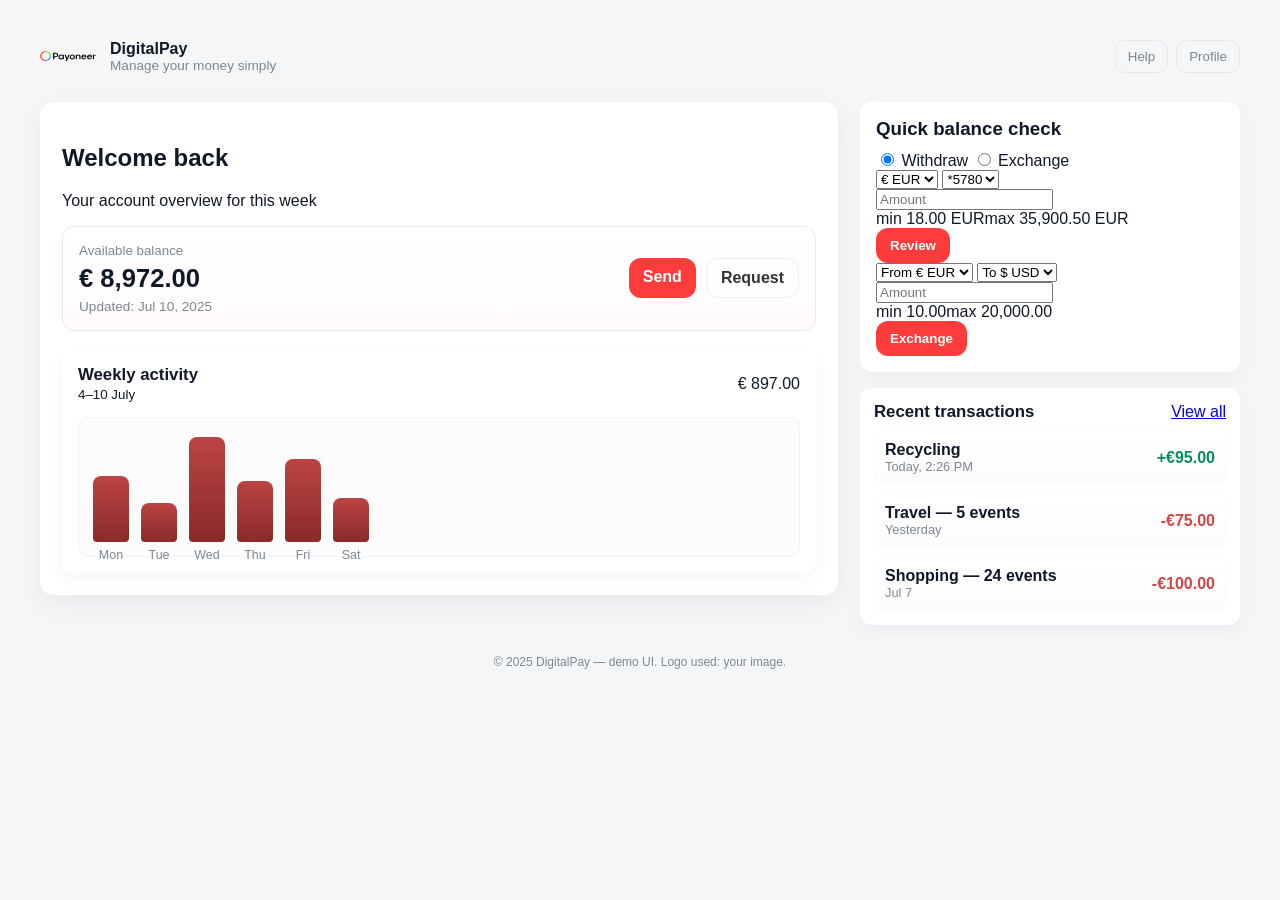
==== commit 3aded053: "update all sections" ====
--- a/index.html
+++ b/index.html
@@ -1,7 +1,6 @@
 <!DOCTYPE html>
 <html lang="en">
 <head>
-<<<<<<< HEAD
   <meta charset="utf-8" />
   <meta name="viewport" content="width=device-width,initial-scale=1" />
   <title>DigitalPay — Dashboard</title>
@@ -10,7 +9,7 @@
 <body>
   <header class="site-header">
     <div class="brand">
-   
+     
       <img src="payoneer-dark-logo.svg" alt="Brand logo" class="brand-logo" />
       <div class="brand-text">
         <h1>DigitalPay</h1>
@@ -25,7 +24,7 @@
   </header>
 
   <main class="layout">
-   
+
     <section class="panel hero-panel">
       <div class="hero-inner">
         <h2 class="hero-title">Welcome back</h2>
@@ -52,7 +51,6 @@
             <div class="chart-total">€ 897.00</div>
           </div>
 
-    
           <div class="bar-chart" aria-hidden="true">
             <div class="bar" style="--h:60%"><span>Mon</span></div>
             <div class="bar" style="--h:35%"><span>Tue</span></div>
@@ -65,11 +63,11 @@
       </div>
     </section>
 
-   
     <aside class="panel side-panel">
       <div class="quick-card">
         <h3>Quick balance check</h3>
 
+ 
         <div class="tabs">
           <input type="radio" name="tab" id="tab-withdraw" checked />
           <label for="tab-withdraw" class="tab-label">Withdraw</label>
@@ -91,13 +89,13 @@
                   </select>
                 </div>
                 <input type="number" placeholder="Amount" class="amount-input" />
-                <!-- <div class="limits"><span>min 18.00 EUR</span><span>max 35,900.50 EUR</span></div> -->
-
+                <div class="limits"><span>min 18.00 EUR</span><span>max 35,900.50 EUR</span></div>
+                <button class="btn primary">Review</button>
               </form>
             </div>
 
             <div class="tab-panel panel-exchange">
-              <!-- <form class="quick-form" onsubmit="return false;">
+              <form class="quick-form" onsubmit="return false;">
                 <div class="row-selects">
                   <select aria-label="from-currency">
                     <option>From € EUR</option>
@@ -106,11 +104,11 @@
                   <select aria-label="to-currency">
                     <option>To $ USD</option>
                     <option>To £ GBP</option>
-                  </select> -->
+                  </select>
                 </div>
-                <!-- <input type="number" placeholder="Amount" class="amount-input" />
-                <div class="limits"><span>min 10.00</span><span>max 20,000.00</span></div> -->
-                <button class="btn primary">Exchange</button> 
+                <input type="number" placeholder="Amount" class="amount-input" />
+                <div class="limits"><span>min 10.00</span><span>max 20,000.00</span></div>
+                <button class="btn primary">Exchange</button>
               </form>
             </div>
           </div>
@@ -155,78 +153,5 @@
   <footer class="site-footer">
     <small>© 2025 DigitalPay — demo UI. Logo used: your image.</small>
   </footer>
-=======
-  <meta charset="UTF-8">
-  <meta name="viewport" content="width=device-width, initial-scale=1.0">
-  <title>Payoneer Dashboard</title>
-  <link rel="stylesheet" href="style.css">
-</head>
-<body>
-
-  
-  <div class="first-sec">
-    <div class="logo">
-      <img src="payoneer-dark-logo.svg" alt="Payoneer Logo">
-      <p>Manage your money</p>
-    </div>
-  </div>
-
-  
-  <div class="second-sec">
-    <h4>Week 4-10 July</h4>
-    <p>€ 897.00</p>
-
-    <div class="graph">
-      <div class="bar" style="height: 100px;">Mon</div>
-      <div class="bar" style="height: 60px;">Tue</div>
-      <div class="bar" style="height: 250px;">Wed</div>
-      <div class="bar" style="height: 150px;">Thu</div>
-      <div class="bar" style="height: 200px;">Fri</div>
-      <div class="bar" style="height: 90px;">Sat</div>
-    </div>
-  </div>
-
-  
-  <div class="third-sec">
-    <div class="container">
-      <h2>Quick balance check</h2>
-
-      <div class="tabs">
-        <div class="tab active">Withdraw</div>
-        <div class="tab">Exchange</div>
-      </div>
-
-      <div class="form-group">
-        <select class="select-box">
-          <option>€ EUR</option>
-          <option>$ USD</option>
-          <option>£ GBP</option>
-        </select>
-        <select class="select-box">
-          <option>*5780</option>
-          <option>*1234</option>
-          <option>*9876</option>
-        </select>
-      </div>
-
-      <input class="amount-box" type="number" placeholder="Amount" />
-
-      <div class="limits">
-        <span>min 18.00 EUR</span>
-        <span>max 35,900.50 EUR</span>
-      </div>
-
-      <button class="btn">Review</button>
-    </div>
-  </div>
-
-  
-  <div class="fourth-sec">
-    <h3 style="text-align:center; padding-top:220px; color:#555;">
-      Additional features coming soon…
-    </h3>
-  </div>
-
->>>>>>> 8ef605169f17d805f4cf77457ff2b6a431be93c6
 </body>
 </html>
--- a/style.css
+++ b/style.css
@@ -1,4 +1,3 @@
-<<<<<<< HEAD
 
 :root {
   --bg: #f4f6f8;
@@ -28,186 +27,6 @@
 
 
 .site-header {
-=======
-* {
-  margin: 0;
-  padding: 0;
-  box-sizing: border-box;
-  font-family: 'Inter', sans-serif;
-}
-
-body {
-  background: #f7f7f7;
-  display: flex;
-  flex-wrap: wrap;
-  justify-content: center;
-  align-items: flex-start;
-  padding: 20px;
-  gap: 20px;
-}
-
-
-.first-sec {
-  height: 500px;
-  width: 700px;
-  background-color: lightgray;
-  border-radius: 15px;
-  position: relative;
-  overflow: hidden;
-  padding: 20px;
-}
-
-.logo {
-  position: relative;
-  height: 400px;
-  width: 450px;
-}
-
-.logo img {
-  margin-top: 100px;
-  margin-left: 240px;
-}
-
-.logo p {
-  font-size: 3rem;
-  margin-left: 240px;
-  font-weight: bold;
-  font-family: 'Times New Roman';
-  margin-top: 10px;
-  z-index: 1;
-  position: relative;
-}
-
-.logo::before {
-  content: "";
-  position: absolute;
-  width: 430px;
-  height: 430px;
-  border: 2px solid #888;
-  border-radius: 50%;
-  top: 40px;
-  left: 130px;
-  background: transparent;
-  z-index: 0;
-}
-
-.logo::after {
-  content: "";
-  position: absolute;
-  width: 280px;
-  height: 280px;
-  border: 2px solid #888;
-  border-radius: 50%;
-  top: 130px;
-  left: 200px;
-  background: transparent;
-  z-index: 0;
-}
-
-.second-sec {
-  height: 500px;
-  width: 700px;
-  background-color: lightgray;
-  border-radius: 15px;
-  padding: 30px;
-}
-
-.second-sec h4 {
-  font-weight: 300;
-  font-size: 20px;
-  margin-bottom: 5px;
-}
-
-.second-sec p {
-  font-weight: bolder;
-  font-size: 30px;
-  margin-bottom: 20px;
-}
-
-
-.graph {
-  display: flex;
-  align-items: flex-end;
-  gap: 25px;
-  height: 300px;
-  padding: 0 20px;
-}
-
-.bar {
-  width: 40px;
-  background-color: brown;
-  color: #fff;
-  font-size: 0.7rem;
-  text-align: center;
-  border-radius: 5px 5px 0 0;
-  display: flex;
-  flex-direction: column-reverse;
-  justify-content: flex-start;
-  padding-top: 5px;
-}
-
-
-.third-sec {
-  background: lightgray;
-  height: 530px;
-  width: 680px;
-  border-radius: 15px;
-  padding: 20px;
-}
-
-.container {
-  background: #fff;
-  padding: 2rem;
-  border-radius: 30px;
-  box-shadow: 0 10px 30px rgba(0, 0, 0, 0.05);
-  width: 100%;
-  max-width: 450px;
-  margin: 40px auto;
-}
-
-h2 {
-  text-align: center;
-  margin-bottom: 1.5rem;
-  color: #555;
-  font-size: 1.25rem;
-}
-
-.tabs {
-  display: flex;
-  justify-content: space-around;
-  margin-bottom: 1.5rem;
-}
-
-.tab {
-  font-weight: 600;
-  color: #aaa;
-  cursor: pointer;
-  padding-bottom: 0.5rem;
-}
-
-.tab.active {
-  color: #000;
-  border-bottom: 2px solid #000;
-}
-
-.form-group {
-  display: flex;
-  gap: 0.5rem;
-  margin-bottom: 1rem;
-}
-
-.select-box,
-.input-box {
-  flex: 1;
-  padding: 0.75rem;
-  border: 1px solid #ddd;
-  border-radius: 12px;
-  font-size: 0.9rem;
-  background: #f9f9f9;
-}
-
-.amount-box {
->>>>>>> 8ef605169f17d805f4cf77457ff2b6a431be93c6
   width: 100%;
   max-width: var(--max-width);
   display: flex;
@@ -247,7 +66,6 @@
   cursor: pointer;
 }
 
-<<<<<<< HEAD
 
 .layout {
   width: 100%;
@@ -462,19 +280,4 @@
   .hero-panel {
     order: 1;
   }
-=======
-.btn:hover {
-  background-color: #000;
-  color: #ddd;
-}
-
-
-.fourth-sec {
-  height: 500px;
-  width: 700px;
-  background-color: lightgray;
-  border-radius: 15px;
-  position: relative;
-  overflow: hidden;
->>>>>>> 8ef605169f17d805f4cf77457ff2b6a431be93c6
-}
+}
